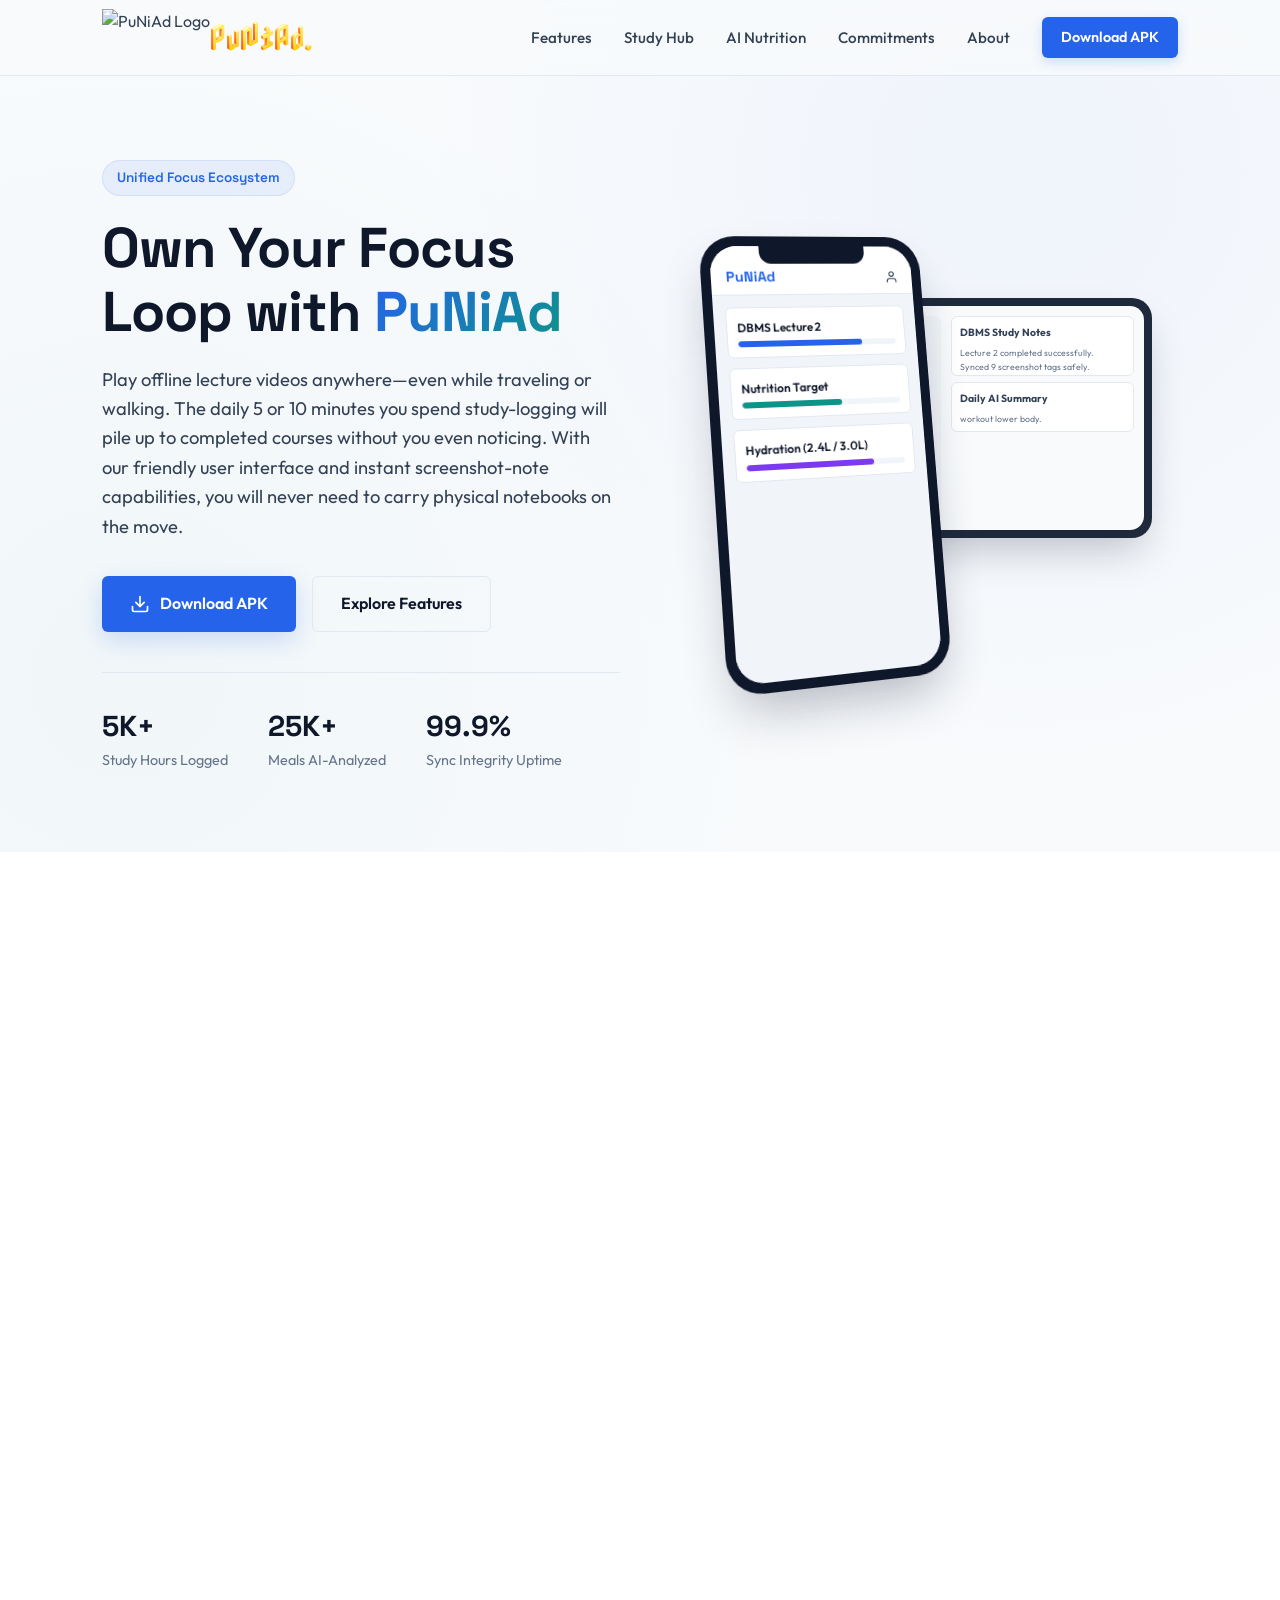
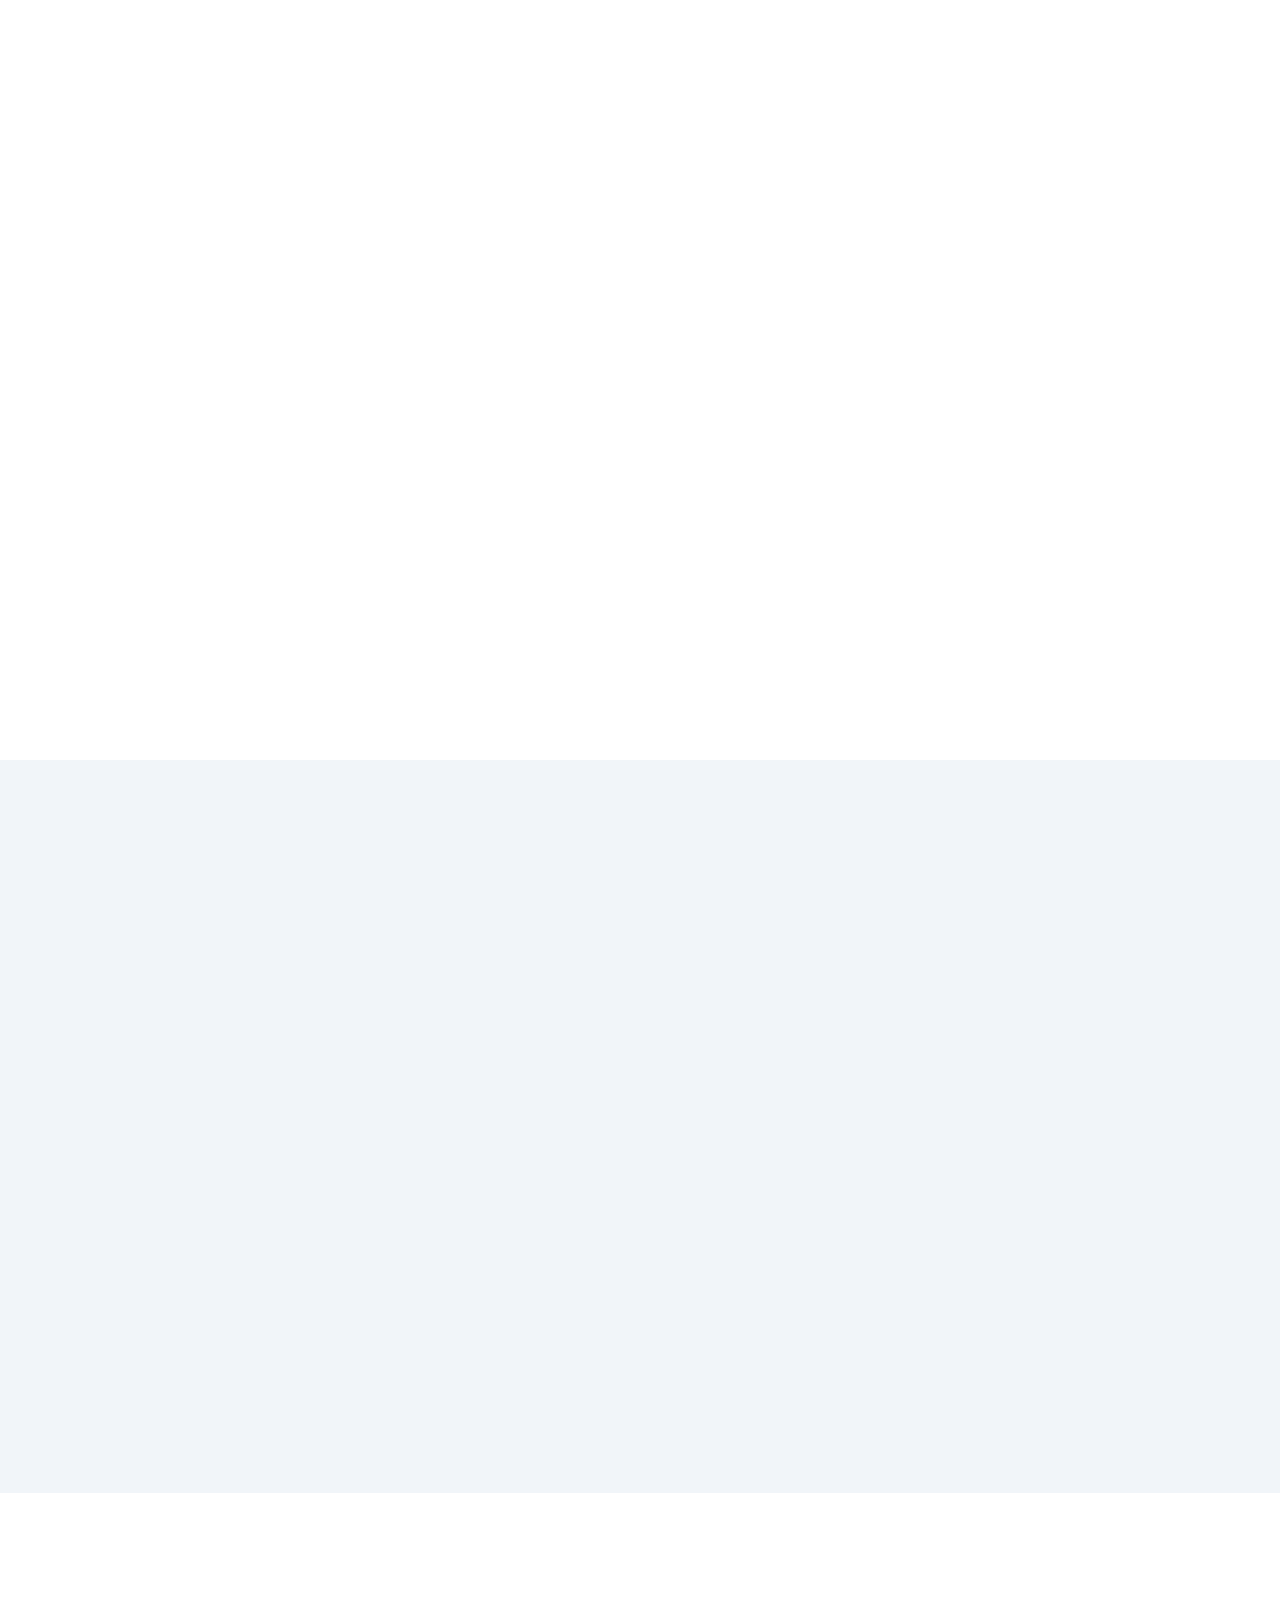
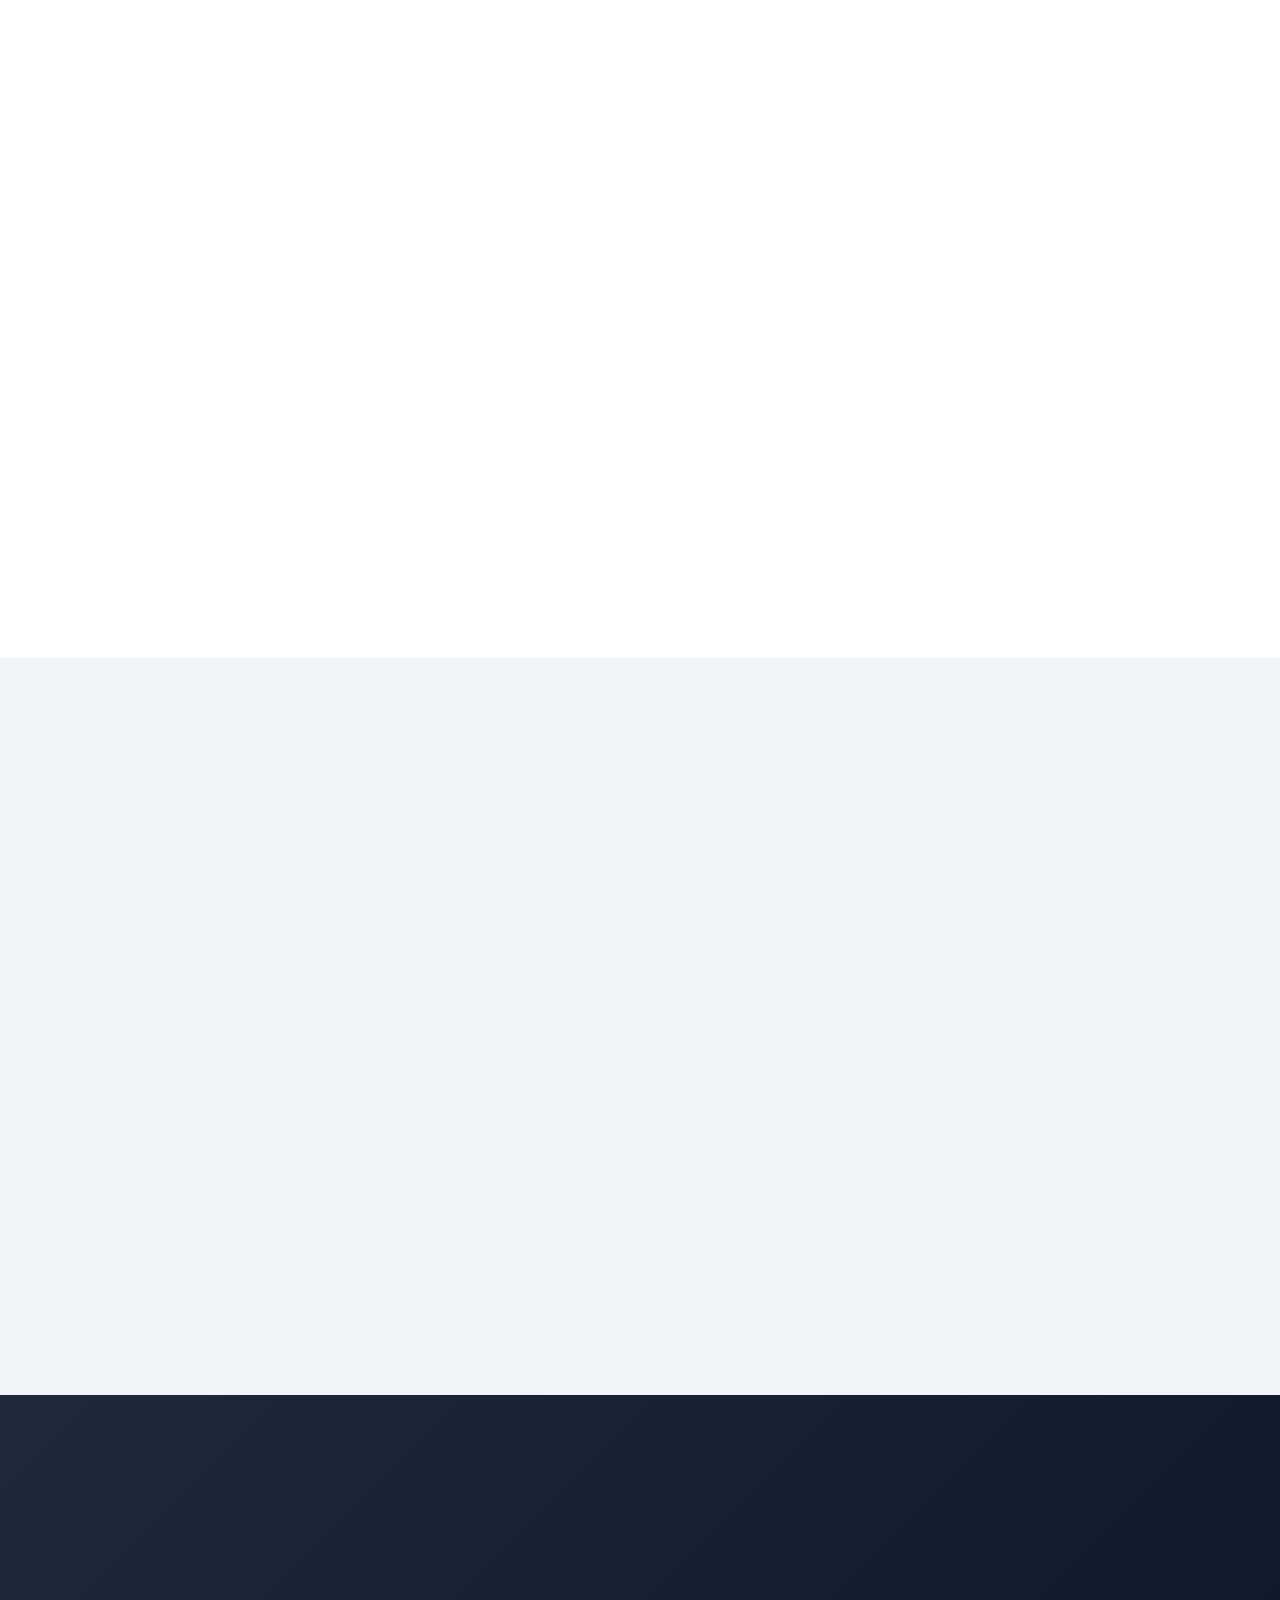
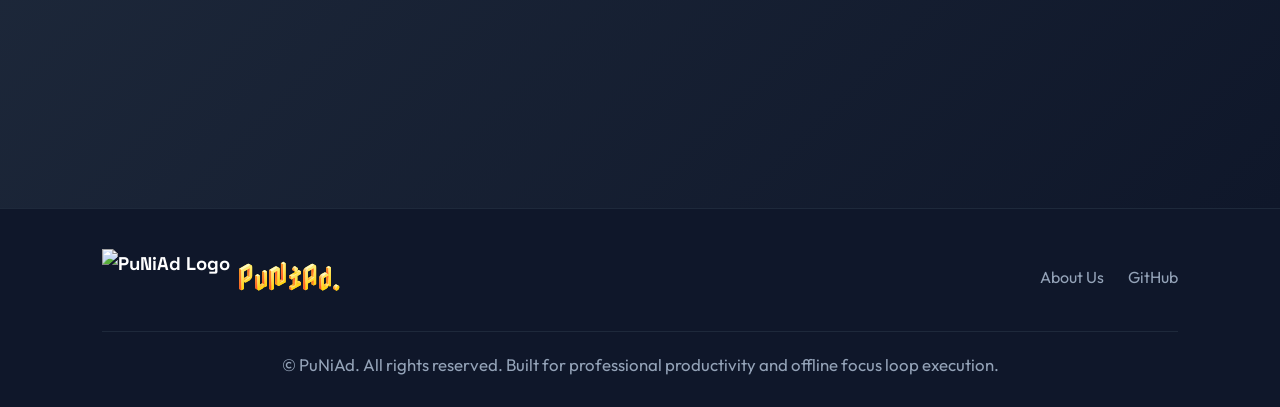
==== index.html @ 0ab60a50 "Our application" ====
<!DOCTYPE html>
<html lang="en">

<head>
    <meta charset="UTF-8">
    <meta name="viewport" content="width=device-width, initial-scale=1.0">
    <title>PuNiAd - Study Tracker, AI Nutrition & Routine Sync</title>
    <meta name="description"
        content="Watch offline lecture videos anywhere—while traveling or walking. The daily 5 or 10 minutes pile up to completed courses with no need to carry physical notes, backed by a friendly UI.">
    <link rel="preconnect" href="https://fonts.googleapis.com">
    <link rel="preconnect" href="https://fonts.gstatic.com" crossorigin>
    <link href="https://fonts.googleapis.com/css2?family=Nabla&display=swap" rel="stylesheet">
    <link rel="stylesheet" href="styles.css">
</head>

<body>

    <!-- Header & Navigation -->
    <header>
        <div class="logo-container">
            <img src="/uploads/logo.png" alt="PuNiAd Logo" class="logo-img" />
            <span class="logo-text">PuNiAd<span>.</span></span>
        </div>

        <div class="menu-toggle" id="mobileBurger">
            <span></span>
            <span></span>
            <span></span>
        </div>

        <nav>
            <ul class="nav-links">
                <li><a href="#features">Features</a></li>
                <li><a href="#study-spotlight">Study Hub</a></li>
                <li><a href="#nutrition-spotlight">AI Nutrition</a></li>
                <li><a href="#commitments-spotlight">Commitments</a></li>
                <li><a href="about.html">About</a></li>
            </ul>
            <a href="downloads/puniad-app.apk" class="header-btn download-btn-trigger" download>Download APK</a>
        </nav>
    </header>

    <!-- Hero Section -->
    <section class="hero">
        <div class="hero-content">
            <span class="hero-tag">Unified Focus Ecosystem</span>
            <h1 class="hero-title">Own Your Focus Loop with <span>PuNiAd</span></h1>
            <p class="hero-desc">Play offline lecture videos anywhere—even while traveling or walking. The daily 5 or 10
                minutes you spend study-logging will pile up to completed courses without you even noticing. With our
                friendly user interface and instant screenshot-note capabilities, you will never need to carry physical
                notebooks on the move.</p>

            <div class="hero-buttons">
                <a href="downloads/puniad-app.apk" class="btn-primary download-btn-trigger" download>
                    <svg width="20" height="20" viewBox="0 0 24 24" fill="none" stroke="currentColor" stroke-width="2"
                        stroke-linecap="round" stroke-linejoin="round">
                        <path d="M21 15v4a2 2 0 0 1-2 2H5a2 2 0 0 1-2-2v-4"></path>
                        <polyline points="7 10 12 15 17 10"></polyline>
                        <line x1="12" y1="15" x2="12" y2="3"></line>
                    </svg>
                    Download APK
                </a>
                <a href="#features" class="btn-secondary">
                    Explore Features
                </a>
            </div>

            <div class="hero-stats">
                <div class="stat-item">
                    <h4>5K+</h4>
                    <p>Study Hours Logged</p>
                </div>
                <div class="stat-item">
                    <h4>25K+</h4>
                    <p>Meals AI-Analyzed</p>
                </div>
                <div class="stat-item">
                    <h4>99.9%</h4>
                    <p>Sync Integrity Uptime</p>
                </div>
            </div>
        </div>

        <!-- Hero Graphic (3D Phone + Tablet Sync System) -->
        <div class="hero-graphic">
            <div class="mockup-container">
                <!-- 3D angled phone mockup -->
                <div class="phone-mockup">
                    <div class="phone-screen">
                        <div class="phone-notch"></div>
                        <div class="phone-app-header">
                            <span class="phone-logo">PuNiAd</span>
                            <!-- Avatar SVG replacing the dollar sign -->
                            <svg width="14" height="14" viewBox="0 0 24 24" fill="none" stroke="currentColor"
                                stroke-width="2" stroke-linecap="round" stroke-linejoin="round">
                                <path d="M20 21v-2a4 4 0 0 0-4-4H8a4 4 0 0 0-4 4v2"></path>
                                <circle cx="12" cy="7" r="4"></circle>
                            </svg>
                        </div>
                        <div class="phone-app-body">
                            <div class="phone-card">
                                <div class="phone-card-title">DBMS Lecture 2</div>
                                <div class="phone-card-bar">
                                    <div class="phone-card-progress" style="width: 78%;"></div>
                                </div>
                            </div>
                            <div class="phone-card">
                                <div class="phone-card-title">Nutrition Target</div>
                                <div class="phone-card-bar">
                                    <div class="phone-card-progress"
                                        style="width: 62%; background: var(--secondary-teal);"></div>
                                </div>
                            </div>
                            <div class="phone-card">
                                <div class="phone-card-title">Hydration (2.4L / 3.0L)</div>
                                <div class="phone-card-bar">
                                    <div class="phone-card-progress"
                                        style="width: 80%; background: var(--tertiary-purple);"></div>
                                </div>
                            </div>
                        </div>
                    </div>
                </div>

                <!-- Flat tablet mockup -->
                <div class="tablet-mockup">
                    <div class="tablet-screen">
                        <div class="tablet-app-grid">
                            <div class="tablet-sidebar">
                                <div class="tablet-sidebar-item" style="width: 80%;"></div>
                                <div class="tablet-sidebar-item" style="width: 60%;"></div>
                                <div class="tablet-sidebar-item" style="width: 70%;"></div>
                            </div>
                            <div class="tablet-main">
                                <div class="tablet-box" style="height: 60px;">
                                    <strong>DBMS Study Notes</strong>
                                    <p style="font-size: 0.55rem; color: var(--text-muted); margin-top: 4px;">Lecture 2
                                        completed successfully. Synced 9 screenshot tags safely.</p>
                                </div>
                                <div class="tablet-box" style="height: 50px;">
                                    <strong>Daily AI Summary</strong>
                                    <p style="font-size: 0.55rem; color: var(--text-muted); margin-top: 4px;">workout lower body.</p>
                                </div>
                            </div>
                        </div>
                    </div>
                </div>

                <!-- Vector sync lines (Arched over the top, running behind cards) -->
                <svg class="sync-vector-overlay" viewBox="0 0 500 500">
                    <path class="sync-line" d="M150,320 C180,120 320,60 400,120" fill="none" stroke-width="2.5" />
                    <path class="sync-line" d="M400,120 C320,60 180,120 150,320" fill="none" stroke-width="2.5"
                        style="animation-delay: -10s;" />
                </svg>
            </div>
        </div>
    </section>

    <!-- Main Features Matrix Grid -->
    <section class="features-section" id="features">
        <div class="section-header reveal">
            <span class="section-tag">Feature Matrix</span>
            <h2 class="section-title">Built with Professional Integrity</h2>
            <p class="section-desc">PuNiAd is designed to work completely offline, allowing you to track your habits
                anywhere, with smart cloud backup when you go online.</p>
        </div>

        <div class="features-grid">
            <!-- 1. Offline Video Scan -->
            <div class="feature-card reveal">
                <div class="feature-icon-container blue-icon">
                    <svg width="24" height="24" viewBox="0 0 24 24" fill="none" stroke="currentColor" stroke-width="2">
                        <rect x="2" y="2" width="20" height="20" rx="2.18" ry="2.18"></rect>
                        <line x1="7" y1="2" x2="7" y2="22"></line>
                        <line x1="17" y1="2" x2="17" y2="22"></line>
                        <line x1="2" y1="12" x2="22" y2="12"></line>
                        <line x1="2" y1="7" x2="7" y2="7"></line>
                        <line x1="2" y1="17" x2="7" y2="17"></line>
                        <line x1="17" y1="17" x2="22" y2="17"></line>
                        <line x1="17" y1="7" x2="22" y2="7"></line>
                    </svg>
                </div>
                <h3>Distraction-Free Video Player</h3>
                <p>Play study videos directly from your local files. The app automatically structures them into
                    organized subjects and chapters, allowing you to watch and track your progress completely offline.
                </p>
            </div>

            <!-- 2. Gesture Notes Editor -->
            <div class="feature-card reveal">
                <div class="feature-icon-container teal-icon">
                    <svg width="24" height="24" viewBox="0 0 24 24" fill="none" stroke="currentColor" stroke-width="2">
                        <path d="M12 20h9"></path>
                        <path d="M16.5 3.5a2.121 2.121 0 0 1 3 3L7 19l-4 1 1-4L16.5 3.5z"></path>
                    </svg>
                </div>
                <h3>Interactive Notes & Screenshots</h3>
                <p>Take structured notes during lectures. Tap a single button to instantly capture a question or answer
                    snapshot into your notes. Scroll back through your timestamped review feed with inline lecture
                    captures—no separate app or gallery needed.</p>
            </div>

            <!-- 3. AI-Powered Nutrition Center -->
            <div class="feature-card reveal">
                <div class="feature-icon-container gold-icon">
                    <!-- Fork & Knife SVG replacing the dollar sign -->
                    <svg width="24" height="24" viewBox="0 0 24 24" fill="none" stroke="currentColor" stroke-width="2"
                        stroke-linecap="round" stroke-linejoin="round">
                        <path d="M3 2v7c0 1.1.9 2 2 2h4a2 2 0 0 0 2-2V2"></path>
                        <path d="M7 2v20"></path>
                        <path d="M21 15V2v0a5 5 0 0 0-5 5v6c0 1.1.9 2 2 2h3Zm0 0v7"></path>
                    </svg>
                </div>
                <h3>Smart Meal Breakdown</h3>
                <p>Log meals easily. Gemini AI analyzes each ingredient separately—identifying macros, calorie density,
                    and portion balance automatically. A built-in offline calculator scales saved meals instantly
                    without any API call.</p>
            </div>

            <!-- 4. SCD Commitment Goals -->
            <div class="feature-card reveal">
                <div class="feature-icon-container purple-icon">
                    <svg width="24" height="24" viewBox="0 0 24 24" fill="none" stroke="currentColor" stroke-width="2">
                        <rect x="3" y="4" width="18" height="18" rx="2" ry="2"></rect>
                        <line x1="16" y1="2" x2="16" y2="6"></line>
                        <line x1="8" y1="2" x2="8" y2="6"></line>
                        <line x1="3" y1="10" x2="21" y2="10"></line>
                    </svg>
                </div>
                <h3>Adaptive Daily Goals</h3>
                <p>Set daily targets for study, hydration, and journaling. Adjust your goals at any time—your past
                    achievement history is preserved correctly so you can see your consistency grow.</p>
            </div>

            <!-- 5. Workout & Water Log -->
            <div class="feature-card reveal">
                <div class="feature-icon-container blue-icon">
                    <svg width="24" height="24" viewBox="0 0 24 24" fill="none" stroke="currentColor" stroke-width="2">
                        <path d="M18 8h1a4 4 0 0 1 0 8h-1"></path>
                        <path d="M2 8h16v9a4 4 0 0 1-4 4H6a4 4 0 0 1-4-4V8z"></path>
                        <line x1="6" y1="1" x2="6" y2="4"></line>
                        <line x1="10" y1="1" x2="10" y2="4"></line>
                        <line x1="14" y1="1" x2="14" y2="4"></line>
                    </svg>
                </div>
                <h3>Routine & Hydration Tracker</h3>
                <p>Keep a personal log of your daily workouts and water intake. Calculated parameters adapt dynamically
                    to help you reach your custom targets.</p>
            </div>

            <!-- 6. Daily Journal checklists -->
            <div class="feature-card reveal">
                <div class="feature-icon-container teal-icon">
                    <svg width="24" height="24" viewBox="0 0 24 24" fill="none" stroke="currentColor" stroke-width="2">
                        <path d="M14 2H6a2 2 0 0 0-2 2v16a2 2 0 0 0 2 2h12a2 2 0 0 0 2-2V8z"></path>
                        <polyline points="14 2 14 8 20 8"></polyline>
                        <line x1="16" y1="13" x2="8" y2="13"></line>
                        <line x1="16" y1="17" x2="8" y2="17"></line>
                        <polyline points="10 9 9 9 8 9"></polyline>
                    </svg>
                </div>
                <h3>Reflective Journal & Tasks</h3>
                <p>Reflect on your daily wins, challenges, and thoughts. Keep checklists of daily tasks to clear your
                    mind and stay focused on what matters.</p>
            </div>

            <!-- 7. AI Health Summaries -->
            <div class="feature-card reveal">
                <div class="feature-icon-container gold-icon">
                    <svg width="24" height="24" viewBox="0 0 24 24" fill="none" stroke="currentColor" stroke-width="2">
                        <path
                            d="M21 16V8a2 2 0 0 0-1-1.73l-7-4a2 2 0 0 0-2 0l-7 4A2 2 0 0 0 3 8v8a2 2 0 0 0 1 1.73l7 4a2 2 0 0 0 2 0l7-4A2 2 0 0 0 21 16z">
                        </path>
                        <polyline points="3.27 6.96 12 12.01 20.73 6.96"></polyline>
                        <line x1="12" y1="22.08" x2="12" y2="12"></line>
                    </svg>
                </div>
                <h3>Smart Daily Advice</h3>
                <p>Synthesizes your diet, hydration, and exercise into clear, personalized suggestions on your dashboard
                    to help you recover and improve daily.</p>
            </div>

            <!-- 8. Privacy-Protected Sync -->
            <div class="feature-card reveal">
                <div class="feature-icon-container purple-icon">
                    <svg width="24" height="24" viewBox="0 0 24 24" fill="none" stroke="currentColor" stroke-width="2">
                        <polyline points="23 4 23 10 17 10"></polyline>
                        <polyline points="1 20 1 14 7 14"></polyline>
                        <path d="M3.51 9a9 9 0 0 1 14.85-3.36L23 10M1 14l4.64 4.36A9 9 0 0 0 20.49 15"></path>
                    </svg>
                </div>
                <h3>Privacy-Protected Sync</h3>
                <p>Choose exactly what information is backed up to the cloud. Keeps your data synchronized in both
                    directions between all your devices with zero duplicate records.</p>
            </div>
        </div>
    </section>

    <!-- Interactive Spotlight 1 (Study Screen Notes & Pinch-to-Zoom) -->
    <section class="interactive-section" id="study-spotlight">
        <div class="mockup-grid">

            <!-- Animated CSS mockup of Study Notes -->
            <div class="study-mockup-frame reveal">
                <div class="mock-window-dots">
                    <span></span><span></span><span></span>
                </div>

                <!-- Player area -->
                <div class="study-mock-player">
                    <div class="study-mock-video">
                        <!-- <span class="local-scan-badge">
                            <svg width="10" height="10" viewBox="0 0 24 24" fill="none" stroke="currentColor" stroke-width="2.5"><rect x="3" y="3" width="18" height="18" rx="2" ry="2"></rect><circle cx="8.5" cy="8.5" r="1.5"></circle><polyline points="21 15 16 10 5 21"></polyline></svg>
                            Movies/DBMS
                        </span> -->
                        <h4>Lecture 2: Normalization Forms</h4>
                        <div class="player-pause-icon">
                            <svg width="24" height="24" viewBox="0 0 24 24" fill="none" stroke="currentColor"
                                stroke-width="3">
                                <line x1="18" y1="4" x2="18" y2="20"></line>
                                <line x1="6" y1="4" x2="6" y2="20"></line>
                            </svg>
                        </div>
                        <div class="video-progress-mock">
                            <div class="video-progress-fill"></div>
                        </div>
                    </div>
                </div>

                <!-- Badges & Capture Menu -->
                <div class="study-mock-actions">
                    <div class="mock-speed-controls">
                        <span class="mock-speed-badge">1.5x</span>
                    </div>
                    <div class="mock-capture-menu">
                        <span class="mock-cap-btn active" id="capQuestionBtn">Question</span>
                        <span class="mock-cap-btn">Answer</span>
                        <span class="mock-cap-btn">Note</span>
                    </div>
                </div>

                <!-- Text notes box -->
                <div class="study-mock-editor">
                    <div class="editor-textarea-mock">
                        <span class="typewriter-text" id="typewriterText"></span>

                        <!-- Simulated zoom block -->
                        <div class="mock-screenshot-block" id="mockScreenshotBlock">
                            <div
                                style="background-color:#cbd5e1; height: 90px; display:flex; align-items:center; justify-content:center; color:#475569; font-size:0.8rem; font-weight:600;">
                                [Lecture Slide Frame]
                            </div>
                            <div class="mock-screenshot-footer">shot_DBMS_L2_1803_question.jpg</div>
                        </div>
                    </div>
                </div>
            </div>

            <!-- Descriptive Text -->
            <div class="spotlight-text reveal">
                <span class="spotlight-tag">Offline-First Education</span>
                <h2 class="spotlight-title">Coaching-Center Study Hub directly on your Storage</h2>
                <p class="spotlight-desc">Organize your study videos inside a local folder and watch them. PuNiAd maps
                    them into structured courses completely offline, keeping your study loop distraction-free.</p>
                <ul class="spotlight-list">
                    <li><i>1</i> Auto-mapping video files into Course playlists.</li>
                    <li><i>2</i> Split screen markers (Q, A, N) to structure content logically.</li>
                    <li><i>3</i> Simple pinch gestures to zoom into lecture screens and text in the reader.</li>
                </ul>
            </div>
        </div>
    </section>

    <!-- Interactive Spotlight 2 (AI Nutrition & Portion Slider) -->
    <section class="spotlight-section" id="nutrition-spotlight">
        <div class="spotlight-row">

            <div class="spotlight-text reveal">
                <span class="spotlight-tag">AI Nutrition Tracker</span>
                <h2 class="spotlight-title">Ingredient-Level Breakdowns & Local Portion Calculators</h2>
                <p class="spotlight-desc">Log meals with multiple items easily. The app scales portion weights and
                    calculates calorie details instantly in a clean breakdown table.</p>
                <ul class="spotlight-list">
                    <li><i>✓</i> Instant local scaling for saved meals without internet connection.</li>
                    <li><i>✓</i> Detailed balance parameters: healthy fats, sugars, sodium, and fiber.</li>
                    <li><i>✓</i> Easy-to-use corrections and manual adjustments.</li>
                </ul>
            </div>

            <!-- Offline Portion Weight scaling widget -->
            <div class="calc-demo-container reveal">
                <div class="calc-title-box">
                    <h3>Portion Calorie Scaler</h3>
                    <p>Slide the weight to see instant, local offline calculation scaling</p>
                </div>

                <div class="calc-input-group">
                    <div class="calc-input-label">
                        <span>Portion Weight</span>
                        <span class="calc-weight-val" id="weightValue">250 g</span>
                    </div>
                    <input type="range" min="50" max="600" value="250" class="calc-slider" id="weightSlider">
                </div>

                <div class="calc-grid">
                    <div class="calc-metric-card calories-card">
                        <div class="calc-metric-lbl">Energy</div>
                        <div class="calc-metric-val" id="calcCalories">380</div>
                    </div>
                    <div class="calc-metric-card">
                        <div class="calc-metric-lbl">Protein</div>
                        <div class="calc-metric-val" id="calcProtein">10g</div>
                    </div>
                    <div class="calc-metric-card">
                        <div class="calc-metric-lbl">Carbs</div>
                        <div class="calc-metric-val" id="calcCarbs">58g</div>
                    </div>
                    <div class="calc-metric-card">
                        <div class="calc-metric-lbl">Fats</div>
                        <div class="calc-metric-val" id="calcFat">12g</div>
                    </div>
                    <div class="calc-metric-card">
                        <div class="calc-metric-lbl">Fiber</div>
                        <div class="calc-metric-val" id="calcFiber">4g</div>
                    </div>
                    <div class="calc-metric-card">
                        <div class="calc-metric-lbl">Sugar</div>
                        <div class="calc-metric-val" id="calcSugar">6g</div>
                    </div>
                </div>

                <p class="calc-disclaimer">*Calculated values are scaled locally. Real-time logging uses ingredient
                    reference tables for calorie estimations.</p>
            </div>
        </div>
    </section>

    <!-- Interactive Spotlight 3 (SCD Commitments Grid & Heatmap) -->
    <section class="interactive-section" id="commitments-spotlight">
        <div class="mockup-grid">

            <!-- Simulated Calendar Heatmap & Goal Drawer -->
            <div style="display:flex; flex-direction:column; gap:20px;" class="reveal">
                <!-- Heatmap grid -->
                <div class="calendar-heatmap-mock">
                    <div class="heatmap-hdr">
                        <span>June 2026</span>
                        <span style="color:var(--primary-blue); font-size:0.75rem;">Consistency Score: 92%</span>
                    </div>
                    <div class="heatmap-grid">
                        <div class="heatmap-day score-perfect">1</div>
                        <div class="heatmap-day score-perfect">2</div>
                        <div class="heatmap-day score-high">3</div>
                        <div class="heatmap-day score-perfect">4</div>
                        <div class="heatmap-day score-mid">5</div>
                        <div class="heatmap-day score-perfect">6</div>
                        <div class="heatmap-day score-perfect">7</div>
                        <div class="heatmap-day score-high">8</div>
                        <div class="heatmap-day score-perfect">9</div>
                        <div class="heatmap-day score-perfect">10</div>
                        <div class="heatmap-day score-mid">11</div>
                        <div class="heatmap-day score-perfect">12</div>
                        <div class="heatmap-day score-perfect">13</div>
                        <div class="heatmap-day score-perfect">14</div>
                        <div class="heatmap-day score-high">15</div>
                        <div class="heatmap-day score-perfect">16</div>
                        <div class="heatmap-day score-perfect">17</div>
                        <div class="heatmap-day score-perfect">18</div>
                        <div class="heatmap-day score-perfect">19</div>
                        <div class="heatmap-day score-perfect">20</div>
                        <div class="heatmap-day score-high">21</div>
                        <div class="heatmap-day score-perfect">22</div>
                        <div class="heatmap-day score-perfect" style="border: 2px solid var(--primary-blue);">23</div>
                        <div class="heatmap-day">24</div>
                        <div class="heatmap-day">25</div>
                        <div class="heatmap-day">26</div>
                        <div class="heatmap-day">27</div>
                        <div class="heatmap-day">28</div>
                    </div>
                </div>

                <!-- Goal adjustments drawer -->
                <div class="drawer-mockup">
                    <div class="drawer-header">Commitment Targets</div>
                    <div class="drawer-body">
                        <div class="drawer-stepper">
                            <div class="stepper-header">
                                <span>Lectures Target</span>
                                <span>2 / day</span>
                            </div>
                            <div class="stepper-controls">
                                <span class="stepper-btn">-</span>
                                <span class="stepper-val">2</span>
                                <span class="stepper-btn">+</span>
                            </div>
                        </div>
                        <div class="drawer-stepper">
                            <div class="stepper-header">
                                <span>Hydration Target</span>
                                <span>2000 ml</span>
                            </div>
                            <div class="stepper-controls">
                                <span class="stepper-btn">-</span>
                                <span class="stepper-val">2000 ml</span>
                                <span class="stepper-btn">+</span>
                            </div>
                        </div>
                        <button class="drawer-footer-btn" onclick="alert('Targets saved starting from today!')">Save
                            Goals</button>
                    </div>
                </div>
            </div>

            <!-- Text Description -->
            <div class="spotlight-text reveal">
                <span class="spotlight-tag">Routine Scoring</span>
                <h2 class="spotlight-title">Consistency-Preserved Habit Tracking</h2>
                <p class="spotlight-desc">Upping your goals shouldn't wipe out your progress history. PuNiAd keeps track
                    of your past achievements separately, so your historic consistency score stays accurate.</p>
                <ul class="spotlight-list">
                    <li><i>✓</i> Historical calibration values are preserved.</li>
                    <li><i>✓</i> Flexible goals (lectures, notes, calorie balance, journaling, water intake).</li>
                    <li><i>✓</i> Beautiful commitmentmaps reflecting consistent habits over weeks.</li>
                </ul>
            </div>
        </div>
    </section>

    <!-- Download APK Call to Action -->
    <section class="download-section">
        <div class="download-banner reveal">
            <h2>Accelerate Your Focus Loop Today</h2>
            <p>Get distraction-free offline lecture playing, AI-assisted Nutrition tracking, and cloud backup instantly.
                Download the Android installation pack to begin.</p>

            <a href="downloads/puniad-app.apk" class="btn-primary download-btn-trigger" download
                style="background: white; color: var(--text-navy); box-shadow: 0 10px 30px rgba(0,0,0,0.15);">
                <svg width="20" height="20" viewBox="0 0 24 24" fill="none" stroke="currentColor" stroke-width="2"
                    stroke-linecap="round" stroke-linejoin="round">
                    <path d="M21 15v4a2 2 0 0 1-2 2H5a2 2 0 0 1-2-2v-4"></path>
                    <polyline points="7 10 12 15 17 10"></polyline>
                    <line x1="12" y1="15" x2="12" y2="3"></line>
                </svg>
                Download PuNiAd APK
            </a>

            <div class="download-meta">
                
            </div>
        </div>
    </section>

    <!-- Footer -->
    <footer>
        <div class="footer-content">
            <div class="footer-logo">
                <img src="/uploads/logo.png" alt="PuNiAd Logo" class="logo-img" style="margin-right: 8px;" />
                <span class="logo-text">PuNiAd<span>.</span></span>
            </div>
            <ul class="footer-links">
                <!-- <li><a href="#features">Features</a></li>
                <li><a href="#study-spotlight">Study</a></li>
                <li><a href="#nutrition-spotlight">Nutrition</a></li>
                <li><a href="#commitments-spotlight">Commitments</a></li> -->
                <li><a href="about.html">About Us</a></li>
                <li><a href="https://github.com/AdarshHkr" target="_blank" rel="noopener noreferrer">GitHub</a></li>
            </ul>
        </div>
        <div class="footer-bottom" style="display: flex; flex-direction: column; align-items: center; gap: 8px;">
            <p>&copy; <span id="footerYear"></span> PuNiAd. All rights reserved. Built for professional productivity and
                offline focus loop execution.</p>
            <div class="footer-version-info" style="font-size: 0.8rem; opacity: 0.7; letter-spacing: 0.5px;">
                
            </div>
        </div>
    </footer>

    <!-- Version Selector Modal -->
    <div id="versionModal" class="version-modal" style="display: none;">
        <div class="version-modal-content">
            <span class="close-version-modal">&times;</span>
            <h2>Select Download Version</h2>
            <p>Choose between our stable production build or get the latest experimental features instantly.</p>
            <div class="version-options">
                <a href="#" id="downloadStableLink" class="version-card">
                    <div class="version-title">Stable Release</div>
                    <div id="modalStableVer" class="version-number">v1.1.3</div>
                    <div class="version-desc">Recommended for production consistency. Thoroughly tested,
                        offline-resilient, and highly stable.</div>
                    <div class="version-btn">Download Stable</div>
                </a>
                <a href="#" id="downloadLatestLink" class="version-card latest-card">
                    <div class="version-title">Latest Beta</div>
                    <div id="modalLatestVer" class="version-number">v1.1.3</div>
                    <div class="version-desc">Contains experimental updates and the newest AI workout/macro-nutrition
                        analytics.</div>
                    <div class="version-btn">Download Latest</div>
                </a>
            </div>
        </div>
    </div>

    <script src="script.js"></script>
</body>

</html>
---- styles.css ----
@import url('https://fonts.googleapis.com/css2?family=Outfit:wght@300;400;500;600;700&family=Space+Grotesk:wght@400;500;600;700&family=JetBrains+Mono:wght@400;500;700&display=swap');

:root {
    /* Color Tokens (Matching Mobile App Theme) */
    --primary-blue: #2563eb;
    --primary-blue-glow: rgba(37, 99, 235, 0.15);
    --primary-blue-hover: #1d4ed8;
    --secondary-teal: #0D9488;
    --secondary-teal-glow: rgba(13, 148, 136, 0.15);
    --tertiary-purple: #7c3aed;
    --nutrition-gold: #eab308;

    /* Neutral Tone Tokens (Slate Gray & White) */
    --text-navy: #0f172a;
    --text-slate: #334155;
    --text-muted: #64748b;
    --bg-slate-50: #f8fafc;
    --bg-slate-100: #f1f5f9;
    --bg-card: #ffffff;
    --border-slate: #e2e8f0;
    --border-focus: #cbd5e1;

    /* Layout Constants */
    --radius-sm: 6px;
    --radius-md: 10px;
    --radius-lg: 18px;
    --shadow-soft: 0 4px 20px -2px rgba(37, 99, 235, 0.05);
    --shadow-ambient: 0 10px 30px -4px rgba(15, 23, 42, 0.04), 0 4px 12px -2px rgba(15, 23, 42, 0.03);
    --shadow-hover: 0 20px 40px -8px rgba(15, 23, 42, 0.08), 0 4px 16px -2px rgba(15, 23, 42, 0.04);
    --transition-smooth: all 0.3s cubic-bezier(0.25, 0.8, 0.25, 1);
}

/* Base Styles */
* {
    margin: 0;
    padding: 0;
    box-sizing: border-box;
}

html {
    scroll-behavior: smooth;
}

body {
    font-family: 'Outfit', sans-serif;
    background-color: var(--bg-slate-50);
    color: var(--text-slate);
    line-height: 1.6;
    overflow-x: hidden;
}

h1,
h2,
h3,
h4,
h5,
h6 {
    font-family: 'Space Grotesk', sans-serif;
    color: var(--text-navy);
    font-weight: 700;
}

p {
    font-size: 1.05rem;
}

code,
pre {
    font-family: 'JetBrains Mono', monospace;
}

a {
    text-decoration: none;
    color: inherit;
    transition: var(--transition-smooth);
}

/* Header & Navigation */
header {
    position: fixed;
    top: 0;
    left: 0;
    width: 100%;
    height: 76px;
    background: rgba(248, 250, 252, 0.8);
    backdrop-filter: blur(12px);
    -webkit-backdrop-filter: blur(12px);
    border-bottom: 1px solid var(--border-slate);
    z-index: 1000;
    display: flex;
    justify-content: space-between;
    align-items: center;
    padding: 0 8%;
    transition: var(--transition-smooth);
}

header.scrolled {
    height: 64px;
    box-shadow: var(--shadow-soft);
}

.logo-container {
    display: flex;
    align-items: center;
    gap: 0px;
}

.logo-img {
    height: 57px;
    width: auto;
    max-width: 150px;
    object-fit: contain;
}

.logo-text {
    font-family: "Nabla", system-ui;
    font-optical-sizing: auto;
    font-weight: 400;
    font-style: normal;
    font-variation-settings:
        "EDPT" 100,
        "EHLT" 12;
    font-size: 1.7rem;
    letter-spacing: 0.5px;
}

.logo-text span {
    color: var(--primary-blue);
}

nav {
    display: flex;
    align-items: center;
    gap: 32px;
}

.nav-links {
    display: flex;
    list-style: none;
    gap: 32px;
}

.nav-links a {
    font-weight: 500;
    font-size: 0.95rem;
    color: var(--text-slate);
    position: relative;
    padding: 4px 0;
}

.nav-links a::after {
    content: '';
    position: absolute;
    bottom: 0;
    left: 0;
    width: 0;
    height: 2px;
    background-color: var(--primary-blue);
    transition: var(--transition-smooth);
}

.nav-links a:hover {
    color: var(--primary-blue);
}

.nav-links a:hover::after {
    width: 100%;
}

.header-btn {
    padding: 8px 18px;
    background-color: var(--primary-blue);
    color: white;
    font-weight: 600;
    font-size: 0.9rem;
    border-radius: var(--radius-sm);
    box-shadow: 0 4px 12px rgba(37, 99, 235, 0.2);
    border: 1px solid transparent;
}

.header-btn:hover {
    background-color: var(--primary-blue-hover);
    box-shadow: 0 6px 16px rgba(37, 99, 235, 0.3);
    transform: translateY(-1px);
}

/* Burger Menu Trigger */
.menu-toggle {
    display: none;
    flex-direction: column;
    gap: 5px;
    cursor: pointer;
}

.menu-toggle span {
    width: 24px;
    height: 2px;
    background-color: var(--text-navy);
    transition: var(--transition-smooth);
}

/* Hero Section */
.hero {
    padding: 160px 8% 80px 8%;
    background: radial-gradient(circle at 80% 20%, rgba(37, 99, 235, 0.04) 0%, transparent 50%),
        radial-gradient(circle at 10% 80%, rgba(13, 148, 136, 0.03) 0%, transparent 50%);
    display: grid;
    grid-template-columns: 1fr 1fr;
    gap: 40px;
    align-items: center;
}

.hero-content {
    max-width: 580px;
}

.hero-tag {
    display: inline-block;
    padding: 6px 14px;
    background: rgba(37, 99, 235, 0.08);
    color: var(--primary-blue);
    font-family: 'Space Grotesk', sans-serif;
    font-weight: 600;
    font-size: 0.85rem;
    border-radius: 50px;
    margin-bottom: 20px;
    border: 1px solid rgba(37, 99, 235, 0.1);
}

.hero-title {
    font-size: 3.5rem;
    line-height: 1.15;
    letter-spacing: -1px;
    margin-bottom: 20px;
}

.hero-title span {
    background: linear-gradient(135deg, var(--primary-blue) 0%, var(--secondary-teal) 100%);
    -webkit-background-clip: text;
    -webkit-text-fill-color: transparent;
}

.hero-desc {
    font-size: 1.15rem;
    color: var(--text-slate);
    margin-bottom: 35px;
}

.hero-buttons {
    display: flex;
    gap: 16px;
    flex-wrap: wrap;
    margin-bottom: 40px;
}

.btn-primary {
    padding: 14px 28px;
    background-color: var(--primary-blue);
    color: white;
    font-weight: 600;
    border-radius: var(--radius-sm);
    box-shadow: 0 8px 24px rgba(37, 99, 235, 0.2);
    display: inline-flex;
    align-items: center;
    gap: 10px;
}

.btn-primary:hover {
    background-color: var(--primary-blue-hover);
    box-shadow: 0 12px 30px rgba(37, 99, 235, 0.3);
    transform: translateY(-2px);
}

.btn-secondary {
    padding: 14px 28px;
    background-color: transparent;
    color: var(--text-navy);
    font-weight: 600;
    border-radius: var(--radius-sm);
    border: 1px solid var(--border-slate);
    display: inline-flex;
    align-items: center;
    gap: 10px;
}

.btn-secondary:hover {
    border-color: var(--text-navy);
    background-color: rgba(15, 23, 42, 0.02);
    transform: translateY(-2px);
}

.hero-stats {
    display: flex;
    gap: 40px;
    border-top: 1px solid var(--border-slate);
    padding-top: 30px;
}

.stat-item h4 {
    font-size: 1.8rem;
    color: var(--text-navy);
}

.stat-item p {
    font-size: 0.9rem;
    color: var(--text-muted);
}

/* Dual Device Sync Layout (Hero Graphic) */
.hero-graphic {
    position: relative;
    width: 100%;
    height: 480px;
    display: flex;
    justify-content: center;
    align-items: center;
}

.mockup-container {
    position: relative;
    width: 100%;
    height: 100%;
}

/* 3D-angled Phone Mockup */
.phone-mockup {
    position: absolute;
    width: 230px;
    height: 450px;
    background: #0f172a;
    border-radius: 36px;
    padding: 10px;
    box-shadow: 0 25px 50px -12px rgba(15, 23, 42, 0.3);
    left: 10%;
    bottom: 5%;
    transform: perspective(1000px) rotateY(15deg) rotateX(5deg) rotateZ(-3deg);
    transition: var(--transition-smooth);
    z-index: 2;
}

.phone-mockup:hover {
    transform: perspective(1000px) rotateY(5deg) rotateX(2deg) rotateZ(-1deg) translateY(-5px);
}

.phone-screen {
    width: 100%;
    height: 100%;
    background-color: var(--bg-slate-50);
    border-radius: 28px;
    overflow: hidden;
    position: relative;
    display: flex;
    flex-direction: column;
}

.phone-notch {
    width: 110px;
    height: 18px;
    background: #0f172a;
    position: absolute;
    top: 0;
    left: 50%;
    transform: translateX(-50%);
    border-bottom-left-radius: 12px;
    border-bottom-right-radius: 12px;
    z-index: 10;
}

.phone-app-header {
    height: 50px;
    background: white;
    border-bottom: 1px solid var(--border-slate);
    display: flex;
    align-items: center;
    padding: 15px 15px 0 15px;
    justify-content: space-between;
}

.phone-logo {
    font-family: 'Space Grotesk', sans-serif;
    font-weight: 700;
    font-size: 0.9rem;
    color: var(--primary-blue);
}

.phone-app-body {
    flex: 1;
    padding: 12px;
    display: flex;
    flex-direction: column;
    gap: 10px;
    background-color: var(--bg-slate-100);
}

.phone-card {
    background: white;
    border-radius: var(--radius-sm);
    padding: 10px;
    border: 1px solid var(--border-slate);
}

.phone-card-title {
    font-size: 0.75rem;
    color: var(--text-navy);
    font-weight: 600;
    margin-bottom: 4px;
}

.phone-card-bar {
    width: 100%;
    height: 6px;
    background: var(--bg-slate-100);
    border-radius: 10px;
    overflow: hidden;
}

.phone-card-progress {
    height: 100%;
    background: var(--primary-blue);
    border-radius: 10px;
}

/* Flat Tablet Mockup */
.tablet-mockup {
    position: absolute;
    width: 320px;
    height: 240px;
    background: #1e293b;
    border-radius: 20px;
    padding: 8px;
    box-shadow: 0 20px 40px -10px rgba(15, 23, 42, 0.25);
    right: 5%;
    top: 15%;
    z-index: 1;
    transition: var(--transition-smooth);
}

.tablet-mockup:hover {
    transform: translateY(-8px);
}

.tablet-screen {
    width: 100%;
    height: 100%;
    background-color: var(--bg-slate-50);
    border-radius: 14px;
    overflow: hidden;
    padding: 10px;
}

.tablet-app-grid {
    display: grid;
    grid-template-columns: 1fr 2fr;
    gap: 10px;
    height: 100%;
}

.tablet-sidebar {
    background: #f1f5f9;
    border-radius: 6px;
    padding: 6px;
}

.tablet-sidebar-item {
    height: 14px;
    background: #cbd5e1;
    border-radius: 3px;
    margin-bottom: 6px;
}

.tablet-main {
    display: flex;
    flex-direction: column;
    gap: 6px;
}

.tablet-box {
    background: white;
    border: 1px solid var(--border-slate);
    border-radius: 6px;
    padding: 8px;
    font-size: 0.65rem;
}

/* Vector Dotted Sync Path */
.sync-vector-overlay {
    position: absolute;
    width: 100%;
    height: 100%;
    pointer-events: none;
    z-index: 0;
}

.sync-line {
    stroke: var(--secondary-teal);
    stroke-dasharray: 6;
    animation: syncDash 20s linear infinite;
}

@keyframes syncDash {
    to {
        stroke-dashoffset: -1000;
    }
}

/* Features Grid Section */
.features-section {
    padding: 100px 8%;
    background-color: white;
    position: relative;
}

.section-header {
    text-align: center;
    max-width: 650px;
    margin: 0 auto 60px auto;
}

.section-tag {
    font-family: 'Space Grotesk', sans-serif;
    color: var(--primary-blue);
    font-weight: 600;
    font-size: 0.9rem;
    text-transform: uppercase;
    letter-spacing: 1.5px;
    margin-bottom: 12px;
    display: block;
}

.section-title {
    font-size: 2.5rem;
    letter-spacing: -0.5px;
    margin-bottom: 15px;
}

.section-desc {
    font-size: 1.05rem;
    color: var(--text-muted);
}

.features-grid {
    display: grid;
    grid-template-columns: repeat(auto-fit, minmax(280px, 1fr));
    gap: 30px;
}

.feature-card {
    background: var(--bg-slate-50);
    border: 1px solid var(--border-slate);
    padding: 35px 25px;
    border-radius: var(--radius-md);
    transition: var(--transition-smooth);
    position: relative;
    overflow: hidden;
}

.feature-card::before {
    content: '';
    position: absolute;
    top: 0;
    left: 0;
    width: 100%;
    height: 3px;
    background-color: transparent;
    transition: var(--transition-smooth);
}

.feature-card:hover {
    background: white;
    transform: translateY(-8px);
    box-shadow: var(--shadow-hover);
    border-color: transparent;
}

.feature-card:hover::before {
    background-color: var(--primary-blue);
}

.feature-icon-container {
    width: 52px;
    height: 52px;
    border-radius: var(--radius-sm);
    display: flex;
    align-items: center;
    justify-content: center;
    margin-bottom: 25px;
}

.blue-icon {
    background: rgba(37, 99, 235, 0.08);
    color: var(--primary-blue);
}

.teal-icon {
    background: rgba(13, 148, 136, 0.08);
    color: var(--secondary-teal);
}

.purple-icon {
    background: rgba(124, 58, 237, 0.08);
    color: var(--tertiary-purple);
}

.gold-icon {
    background: rgba(234, 179, 8, 0.08);
    color: var(--nutrition-gold);
}

.feature-card h3 {
    font-size: 1.35rem;
    margin-bottom: 12px;
}

.feature-card p {
    font-size: 0.95rem;
    color: var(--text-muted);
}

/* Interactive Demos / Mockups Layout */
.interactive-section {
    padding: 100px 8%;
    background-color: var(--bg-slate-100);
}

.mockup-grid {
    display: grid;
    grid-template-columns: 1.1fr 0.9fr;
    gap: 50px;
    align-items: center;
}

/* CSS Animated Study Mockup */
.study-mockup-frame {
    background: white;
    border: 1px solid var(--border-slate);
    border-radius: var(--radius-lg);
    box-shadow: var(--shadow-ambient);
    padding: 16px;
    position: relative;
    width: 100%;
    max-width: 620px;
}

.mock-window-dots {
    display: flex;
    gap: 6px;
    margin-bottom: 12px;
}

.mock-window-dots span {
    width: 10px;
    height: 10px;
    border-radius: 50%;
    background: #cbd5e1;
}

.study-mock-player {
    width: 100%;
    height: 240px;
    background: #0f172a;
    border-radius: var(--radius-md);
    position: relative;
    overflow: hidden;
}

.study-mock-video {
    width: 100%;
    height: 100%;
    display: flex;
    flex-direction: column;
    justify-content: center;
    align-items: center;
    color: white;
    background: radial-gradient(circle, #1e293b 0%, #0f172a 100%);
    position: relative;
}

.study-mock-video h4 {
    color: white;
    font-size: 1.1rem;
    margin-bottom: 8px;
    font-weight: 500;
}

.video-progress-mock {
    position: absolute;
    bottom: 0;
    left: 0;
    width: 100%;
    height: 4px;
    background: rgba(255, 255, 255, 0.2);
}

.video-progress-fill {
    height: 100%;
    background: var(--primary-blue);
    width: 45%;
    animation: videoProgressRun 10s infinite linear;
}

@keyframes videoProgressRun {
    0% {
        width: 45%;
    }

    50% {
        width: 75%;
    }

    51% {
        width: 75%;
    }

    80% {
        width: 75%;
    }

    100% {
        width: 100%;
    }
}

.player-pause-icon {
    opacity: 0;
    position: absolute;
    top: 50%;
    left: 50%;
    transform: translate(-50%, -50%);
    background: rgba(15, 23, 42, 0.6);
    width: 52px;
    height: 52px;
    border-radius: 50%;
    display: flex;
    align-items: center;
    justify-content: center;
    color: white;
    animation: playerPauseFade 10s infinite linear;
}

@keyframes playerPauseFade {

    0%,
    48% {
        opacity: 0;
    }

    50%,
    78% {
        opacity: 1;
    }

    80%,
    100% {
        opacity: 0;
    }
}

/* Video Player Local scanning indicator badge */
.local-scan-badge {
    position: absolute;
    top: 12px;
    right: 12px;
    background: rgba(13, 148, 136, 0.85);
    backdrop-filter: blur(4px);
    color: white;
    padding: 4px 8px;
    border-radius: 4px;
    font-size: 0.65rem;
    font-family: 'Space Grotesk', sans-serif;
    font-weight: 500;
    display: flex;
    align-items: center;
    gap: 4px;
}

.study-mock-actions {
    display: flex;
    justify-content: space-between;
    align-items: center;
    margin: 12px 0;
}

.mock-speed-controls {
    display: flex;
    gap: 8px;
}

.mock-speed-badge {
    font-size: 0.75rem;
    background: var(--bg-slate-100);
    padding: 4px 8px;
    border-radius: var(--radius-sm);
    font-weight: 600;
}

.mock-capture-menu {
    display: flex;
    gap: 6px;
}

.mock-cap-btn {
    font-size: 0.75rem;
    font-weight: 600;
    padding: 6px 12px;
    border-radius: var(--radius-sm);
    border: 1px solid var(--border-slate);
    background: white;
    cursor: pointer;
}

.mock-cap-btn.active {
    background: var(--primary-blue);
    color: white;
    border-color: var(--primary-blue);
    animation: buttonPressAnim 10s infinite step-end;
}

@keyframes buttonPressAnim {

    0%,
    49% {
        background: white;
        color: var(--text-navy);
        border-color: var(--border-slate);
    }

    50%,
    75% {
        background: var(--primary-blue);
        color: white;
        border-color: var(--primary-blue);
    }

    76%,
    100% {
        background: white;
        color: var(--text-navy);
        border-color: var(--border-slate);
    }
}

.study-mock-editor {
    border: 1px solid var(--border-slate);
    border-radius: var(--radius-sm);
    background: var(--bg-slate-50);
    padding: 12px;
    height: 180px;
    display: flex;
    flex-direction: column;
    justify-content: space-between;
}

.editor-textarea-mock {
    font-family: 'Outfit', sans-serif;
    font-size: 0.85rem;
    white-space: pre-line;
}

.typewriter-text {
    display: inline-block;
    color: var(--text-navy);
}

.typewriter-text::after {
    content: '|';
    animation: cursorBlink 0.8s infinite;
}

@keyframes cursorBlink {

    0%,
    100% {
        opacity: 0;
    }

    50% {
        opacity: 1;
    }
}

/* Inline screenshot scale animation representing pinch-to-zoom */
.mock-screenshot-block {
    display: none;
    margin-top: 10px;
    width: 220px;
    border-radius: var(--radius-sm);
    border: 1px solid var(--border-slate);
    overflow: hidden;
    background: white;
    animation: mockScreenshotScale 10s infinite ease-in-out;
}

@keyframes mockScreenshotScale {

    0%,
    55% {
        display: none;
        transform: scale(1);
        opacity: 0;
        height: 0;
    }

    58% {
        display: block;
        transform: scale(1);
        opacity: 1;
        height: auto;
    }

    70%,
    90% {
        display: block;
        transform: scale(1.35) translate(20px, 5px);
        opacity: 1;
        height: auto;
        box-shadow: var(--shadow-ambient);
    }

    95%,
    100% {
        display: none;
        transform: scale(1);
        opacity: 0;
        height: 0;
    }
}

.mock-screenshot-block img {
    width: 100%;
    height: 90px;
    object-fit: cover;
}

.mock-screenshot-footer {
    padding: 4px 8px;
    font-size: 0.65rem;
    background: var(--bg-slate-100);
    color: var(--text-muted);
}

/* Calculator Demo Styles */
.calc-demo-container {
    background: white;
    border: 1px solid var(--border-slate);
    border-radius: var(--radius-lg);
    box-shadow: var(--shadow-ambient);
    padding: 30px;
    width: 100%;
}

.calc-title-box {
    margin-bottom: 25px;
}

.calc-title-box h3 {
    font-size: 1.4rem;
    margin-bottom: 4px;
}

.calc-title-box p {
    font-size: 0.85rem;
    color: var(--text-muted);
}

.calc-input-group {
    margin-bottom: 25px;
}

.calc-input-label {
    display: flex;
    justify-content: space-between;
    font-weight: 600;
    font-size: 0.95rem;
    margin-bottom: 8px;
    color: var(--text-navy);
}

.calc-weight-val {
    color: var(--primary-blue);
    font-family: 'Space Grotesk', sans-serif;
}

.calc-slider {
    -webkit-appearance: none;
    appearance: none;
    width: 100%;
    height: 6px;
    border-radius: 5px;
    background: var(--bg-slate-100);
    outline: none;
}

.calc-slider::-webkit-slider-thumb {
    -webkit-appearance: none;
    appearance: none;
    width: 20px;
    height: 20px;
    border-radius: 50%;
    background: var(--primary-blue);
    cursor: pointer;
    box-shadow: 0 2px 6px rgba(37, 99, 235, 0.4);
    transition: var(--transition-smooth);
}

.calc-slider::-webkit-slider-thumb:hover {
    transform: scale(1.15);
}

.calc-grid {
    display: grid;
    grid-template-columns: repeat(3, 1fr);
    gap: 12px;
    margin-bottom: 20px;
}

.calc-metric-card {
    background: var(--bg-slate-50);
    border: 1px solid var(--border-slate);
    border-radius: var(--radius-sm);
    padding: 12px;
    text-align: center;
}

.calc-metric-lbl {
    font-size: 0.75rem;
    color: var(--text-muted);
    font-weight: 500;
    margin-bottom: 4px;
}

.calc-metric-val {
    font-size: 1.15rem;
    font-family: 'Space Grotesk', sans-serif;
    color: var(--text-navy);
    font-weight: 600;
}

.calc-metric-card.calories-card {
    grid-column: span 3;
    background: rgba(37, 99, 235, 0.04);
    border-color: rgba(37, 99, 235, 0.1);
}

.calc-metric-card.calories-card .calc-metric-val {
    color: var(--primary-blue);
    font-size: 1.6rem;
}

.calc-disclaimer {
    font-size: 0.7rem;
    color: var(--text-muted);
    line-height: 1.3;
    text-align: center;
    border-top: 1px dashed var(--border-slate);
    padding-top: 12px;
}

/* Feature Spotlight Sections */
.spotlight-section {
    padding: 100px 8%;
    background-color: white;
}

.spotlight-row {
    display: grid;
    grid-template-columns: 1fr 1fr;
    gap: 60px;
    align-items: center;
    margin-bottom: 120px;
}

.spotlight-row:last-child {
    margin-bottom: 0;
}

.spotlight-row.reverse {
    direction: rtl;
}

.spotlight-row.reverse .spotlight-text {
    direction: ltr;
}

.spotlight-image-container {
    background: var(--bg-slate-100);
    border-radius: var(--radius-lg);
    padding: 25px;
    border: 1px solid var(--border-slate);
    display: flex;
    justify-content: center;
    align-items: center;
    min-height: 380px;
}

/* CSS simulated side goal drawer */
.drawer-mockup {
    background: white;
    width: 290px;
    border-radius: var(--radius-md);
    border: 1px solid var(--border-slate);
    box-shadow: var(--shadow-ambient);
    overflow: hidden;
}

.drawer-header {
    background: var(--text-navy);
    color: white;
    padding: 15px;
    font-family: 'Space Grotesk', sans-serif;
    font-size: 0.95rem;
    font-weight: 600;
}

.drawer-body {
    padding: 15px;
    display: flex;
    flex-direction: column;
    gap: 15px;
}

.drawer-stepper {
    display: flex;
    flex-direction: column;
    gap: 6px;
}

.stepper-header {
    display: flex;
    justify-content: space-between;
    font-size: 0.8rem;
    font-weight: 600;
    color: var(--text-navy);
}

.stepper-controls {
    display: flex;
    align-items: center;
    border: 1px solid var(--border-slate);
    border-radius: var(--radius-sm);
    overflow: hidden;
}

.stepper-btn {
    width: 32px;
    height: 32px;
    display: flex;
    align-items: center;
    justify-content: center;
    background: var(--bg-slate-100);
    font-weight: bold;
    cursor: pointer;
    font-size: 0.95rem;
}

.stepper-val {
    flex: 1;
    text-align: center;
    font-size: 0.85rem;
    font-weight: 600;
    font-family: 'Space Grotesk', sans-serif;
}

.drawer-footer-btn {
    width: 100%;
    padding: 10px;
    background: var(--primary-blue);
    color: white;
    text-align: center;
    font-size: 0.85rem;
    font-weight: 600;
    border-radius: var(--radius-sm);
    margin-top: 10px;
}

.spotlight-tag {
    font-family: 'Space Grotesk', sans-serif;
    font-size: 0.8rem;
    font-weight: 600;
    padding: 4px 10px;
    background: rgba(37, 99, 235, 0.08);
    color: var(--primary-blue);
    border-radius: 4px;
    display: inline-block;
    margin-bottom: 12px;
}

.spotlight-row:nth-child(2) .spotlight-tag {
    background: rgba(13, 148, 136, 0.08);
    color: var(--secondary-teal);
}

.spotlight-row:nth-child(3) .spotlight-tag {
    background: rgba(124, 58, 237, 0.08);
    color: var(--tertiary-purple);
}

.spotlight-title {
    font-size: 2.2rem;
    line-height: 1.2;
    margin-bottom: 20px;
    letter-spacing: -0.5px;
}

.spotlight-desc {
    color: var(--text-slate);
    margin-bottom: 30px;
}

.spotlight-list {
    list-style: none;
    display: flex;
    flex-direction: column;
    gap: 15px;
}

.spotlight-list li {
    display: flex;
    align-items: flex-start;
    gap: 12px;
    font-size: 0.95rem;
}

.spotlight-list li i {
    width: 20px;
    height: 20px;
    border-radius: 50%;
    background: rgba(37, 99, 235, 0.08);
    color: var(--primary-blue);
    display: flex;
    align-items: center;
    justify-content: center;
    font-size: 0.65rem;
    margin-top: 2px;
    font-weight: bold;
    font-style: normal;
}

.spotlight-row:nth-child(2) .spotlight-list li i {
    background: rgba(13, 148, 136, 0.08);
    color: var(--secondary-teal);
}

.spotlight-row:nth-child(3) .spotlight-list li i {
    background: rgba(124, 58, 237, 0.08);
    color: var(--tertiary-purple);
}

/* CSS Simulated Calendar SCD Heatmap */
.calendar-heatmap-mock {
    display: flex;
    flex-direction: column;
    gap: 10px;
    background: white;
    padding: 20px;
    border-radius: var(--radius-md);
    border: 1px solid var(--border-slate);
    box-shadow: var(--shadow-ambient);
    width: 320px;
}

.heatmap-hdr {
    display: flex;
    justify-content: space-between;
    align-items: center;
    font-size: 0.85rem;
    font-weight: 600;
}

.heatmap-grid {
    display: grid;
    grid-template-columns: repeat(7, 1fr);
    gap: 6px;
}

.heatmap-day {
    aspect-ratio: 1;
    background: var(--bg-slate-100);
    border-radius: 4px;
    display: flex;
    align-items: center;
    justify-content: center;
    font-size: 0.7rem;
    font-weight: 500;
    cursor: pointer;
}

.heatmap-day.score-perfect {
    background-color: #14b8a6;
    color: white;
}

.heatmap-day.score-high {
    background-color: #5eead4;
    color: var(--text-navy);
}

.heatmap-day.score-mid {
    background-color: #ccfbf1;
    color: var(--text-navy);
}

/* Download Banner Section */
.download-section {
    padding: 80px 8%;
    background: linear-gradient(135deg, #1e293b 0%, #0f172a 100%);
    color: white;
    text-align: center;
}

.download-banner {
    max-width: 800px;
    margin: 0 auto;
}

.download-banner h2 {
    color: white;
    font-size: 2.6rem;
    margin-bottom: 15px;
    letter-spacing: -1px;
}

.download-banner p {
    color: #cbd5e1;
    max-width: 580px;
    margin: 0 auto 35px auto;
}

.download-meta {
    display: flex;
    justify-content: center;
    gap: 30px;
    margin-top: 30px;
    font-size: 0.85rem;
    color: #94a3b8;
}

.download-meta span strong {
    color: white;
}

/* Footer styling */
footer {
    background-color: #0f172a;
    border-top: 1px solid #1e293b;
    padding: 40px 8% 20px 8%;
    color: #94a3b8;
}

.footer-content {
    display: flex;
    justify-content: space-between;
    align-items: center;
    flex-wrap: wrap;
    gap: 20px;
    margin-bottom: 25px;
}

.footer-logo {
    display: flex;
    align-items: center;
    gap: 0px;
    font-family: 'Space Grotesk', sans-serif;
    font-size: 1.15rem;
    font-weight: 700;
    color: white;
}

.footer-logo span {
    color: var(--primary-blue);
}

.footer-links {
    display: flex;
    list-style: none;
    gap: 24px;
}

.footer-links a:hover {
    color: white;
}

.footer-bottom {
    border-top: 1px solid #1e293b;
    padding-top: 20px;
    text-align: center;
    font-size: 0.8rem;
}

/* Scroll reveal trigger styles */
.reveal {
    opacity: 0;
    transform: translateY(30px);
    transition: opacity 0.8s ease, transform 0.8s ease;
}

.reveal.active {
    opacity: 1;
    transform: translateY(0);
}

/* Responsive Media Queries */
@media (max-width: 968px) {
    header {
        padding: 0 5%;
    }

    .hero {
        grid-template-columns: 1fr;
        padding-top: 120px;
        text-align: center;
    }

    .hero-content {
        margin: 0 auto;
    }

    .hero-buttons {
        justify-content: center;
    }

    .hero-stats {
        justify-content: center;
    }

    .hero-graphic {
        height: 380px;
        margin-top: 30px;
    }

    .phone-mockup {
        width: 190px;
        height: 380px;
        left: 15%;
    }

    .tablet-mockup {
        width: 260px;
        height: 190px;
        right: 10%;
    }

    .mockup-grid {
        grid-template-columns: 1fr;
        gap: 40px;
    }

    .calc-demo-container,
    .study-mockup-frame {
        max-width: 100%;
    }

    .spotlight-row {
        grid-template-columns: 1fr;
        gap: 40px;
        margin-bottom: 80px;
    }

    .spotlight-row.reverse {
        direction: ltr;
    }

    .spotlight-image-container {
        min-height: 320px;
    }
}

@media (max-width: 768px) {
    .menu-toggle {
        display: flex;
        z-index: 1100;
    }

    nav {
        position: fixed;
        top: 0;
        right: -100%;
        width: 70%;
        height: 100vh;
        background: white;
        box-shadow: -10px 0 30px rgba(0, 0, 0, 0.1);
        display: flex;
        flex-direction: column;
        justify-content: center;
        align-items: center;
        gap: 40px;
        transition: var(--transition-smooth);
        z-index: 1050;
    }

    nav.active {
        right: 0;
    }

    .nav-links {
        flex-direction: column;
        align-items: center;
        gap: 30px;
    }

    .nav-links a {
        font-size: 1.15rem;
    }

    header.scrolled {
        height: 76px;
    }

    .hero-title {
        font-size: 2.6rem;
    }

    .hero-desc {
        font-size: 1rem;
    }

    .hero-stats {
        gap: 20px;
    }

    .stat-item h4 {
        font-size: 1.5rem;
    }
}

/* Version Selector Modal Styling */
.version-modal {
    position: fixed;
    z-index: 10000;
    left: 0;
    top: 0;
    width: 100%;
    height: 100%;
    overflow: auto;
    background-color: rgba(15, 23, 42, 0.7);
    backdrop-filter: blur(8px);
    display: flex;
    justify-content: center;
    align-items: center;
    padding: 20px;
}

.version-modal-content {
    background: #ffffff;
    border-radius: 20px;
    max-width: 650px;
    width: 100%;
    padding: 40px;
    box-shadow: 0 25px 50px -12px rgba(0, 0, 0, 0.25);
    position: relative;
    animation: modalSlideIn 0.3s cubic-bezier(0.16, 1, 0.3, 1);
    border: 1px solid rgba(226, 232, 240, 0.8);
}

.version-modal-content h2 {
    font-family: 'Space Grotesk', sans-serif;
    font-size: 1.8rem;
    font-weight: 700;
    color: #0f172a;
    margin-top: 0;
    margin-bottom: 12px;
}

.version-modal-content p {
    font-family: 'Outfit', sans-serif;
    font-size: 1rem;
    color: #64748b;
    line-height: 1.6;
    margin-bottom: 30px;
}

.version-options {
    display: flex;
    gap: 20px;
    flex-wrap: wrap;
}

.version-card {
    flex: 1;
    min-width: 260px;
    border: 2px solid #e2e8f0;
    border-radius: 14px;
    padding: 24px;
    text-decoration: none;
    color: inherit;
    transition: all 0.25s ease;
    display: flex;
    flex-direction: column;
    background: #f8fafc;
    cursor: pointer;
}

.version-card:hover {
    border-color: var(--primary-blue);
    transform: translateY(-4px);
    background: #ffffff;
    box-shadow: 0 12px 24px -10px rgba(79, 70, 229, 0.15);
}

.version-card.latest-card:hover {
    border-color: #10b981;
    box-shadow: 0 12px 24px -10px rgba(16, 185, 129, 0.15);
}

.version-title {
    font-family: 'Space Grotesk', sans-serif;
    font-weight: 700;
    font-size: 1.15rem;
    color: #0f172a;
    margin-bottom: 6px;
}

.version-number {
    font-family: 'Outfit', sans-serif;
    font-size: 1.7rem;
    font-weight: 800;
    color: var(--primary-blue);
    margin-bottom: 12px;
}

.latest-card .version-number {
    color: #10b981;
}

.version-desc {
    font-family: 'Outfit', sans-serif;
    font-size: 0.9rem;
    color: #64748b;
    line-height: 1.5;
    margin-bottom: 24px;
    flex-grow: 1;
}

.version-btn {
    text-align: center;
    padding: 12px;
    background: var(--primary-blue);
    color: #ffffff;
    border-radius: 8px;
    font-family: 'Outfit', sans-serif;
    font-weight: 600;
    font-size: 0.95rem;
    transition: all 0.2s;
}

.version-card:hover .version-btn {
    box-shadow: 0 4px 12px rgba(79, 70, 229, 0.2);
}

.latest-card .version-btn {
    background: #10b981;
}

.latest-card:hover .version-btn {
    box-shadow: 0 4px 12px rgba(16, 185, 129, 0.2);
}

.close-version-modal {
    position: absolute;
    right: 24px;
    top: 20px;
    font-size: 32px;
    font-weight: 400;
    color: #94a3b8;
    cursor: pointer;
    transition: color 0.2s;
    line-height: 1;
}

.close-version-modal:hover {
    color: #0f172a;
}

@keyframes modalSlideIn {
    from {
        transform: translateY(-20px);
        opacity: 0;
    }
    to {
        transform: translateY(0);
        opacity: 1;
    }
}

@media (max-width: 600px) {
    .version-options {
        flex-direction: column;
    }
    .version-modal-content {
        padding: 30px 20px;
    }
}
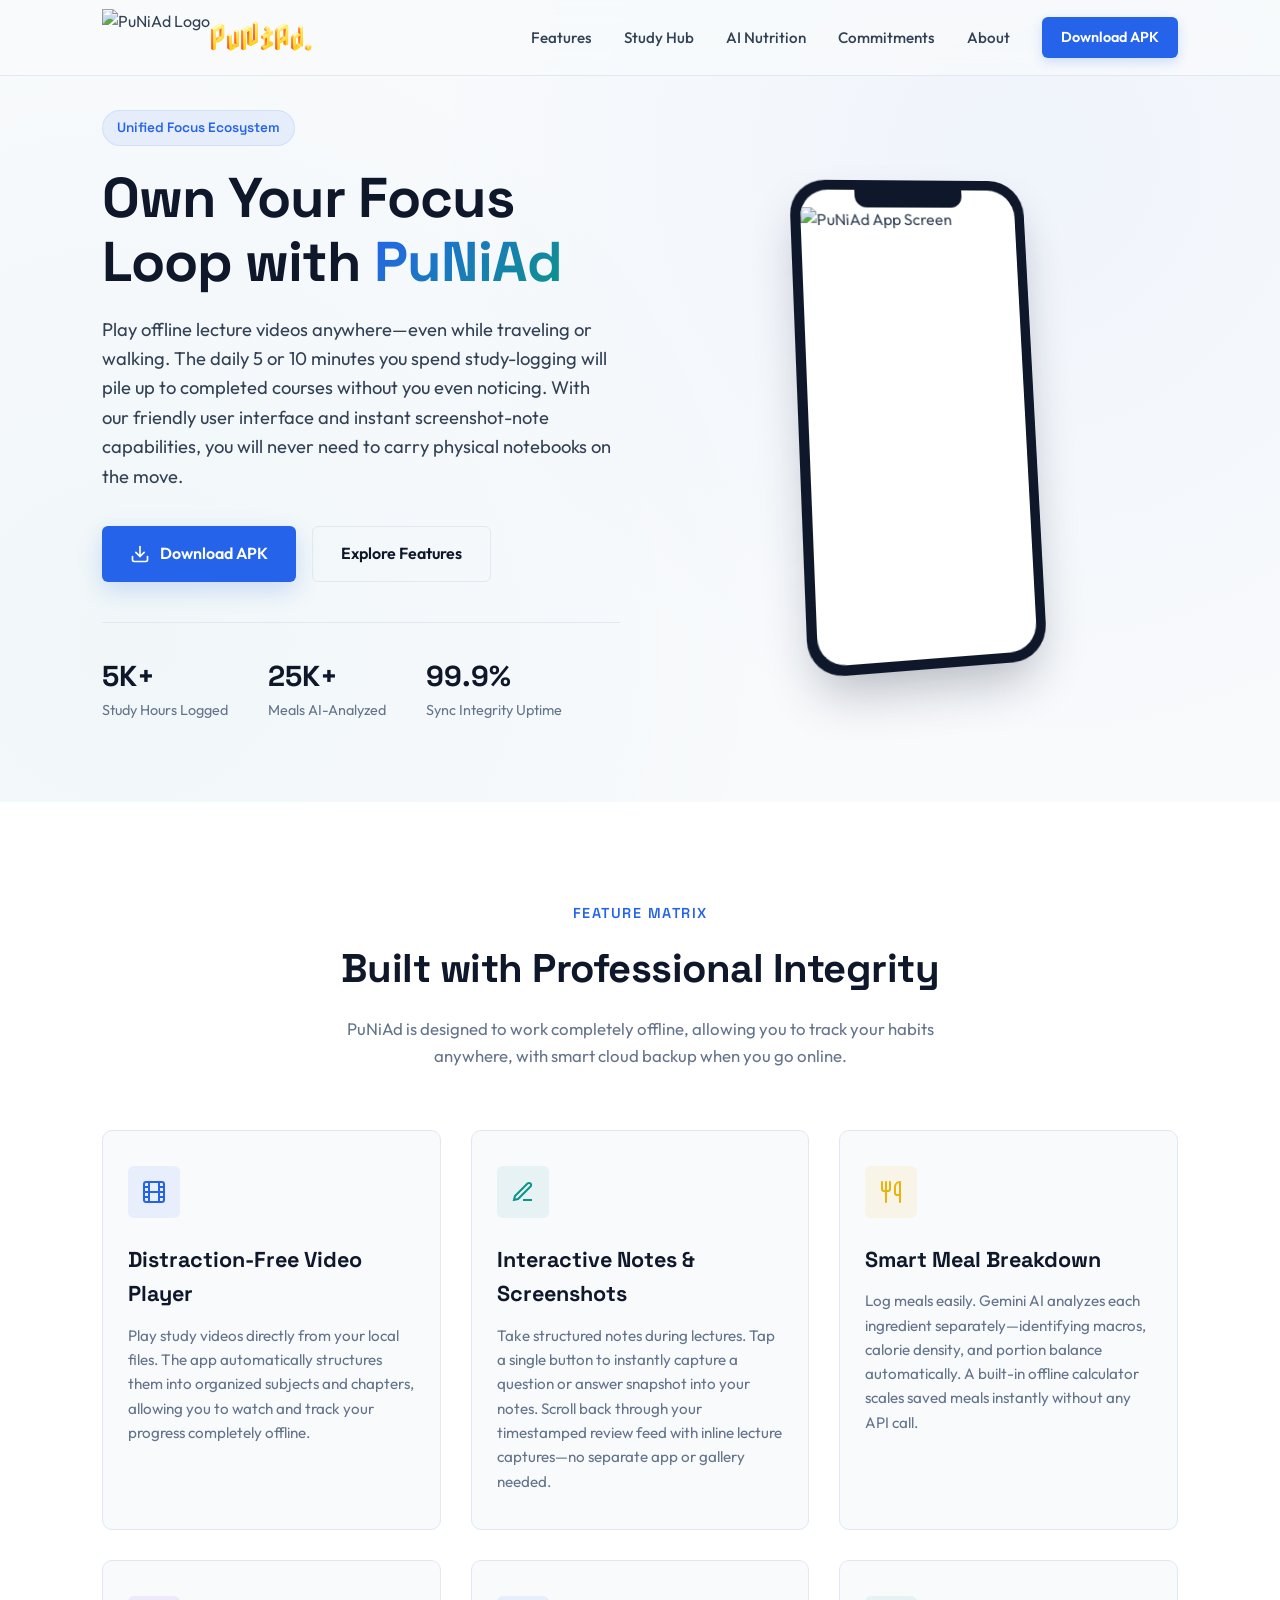
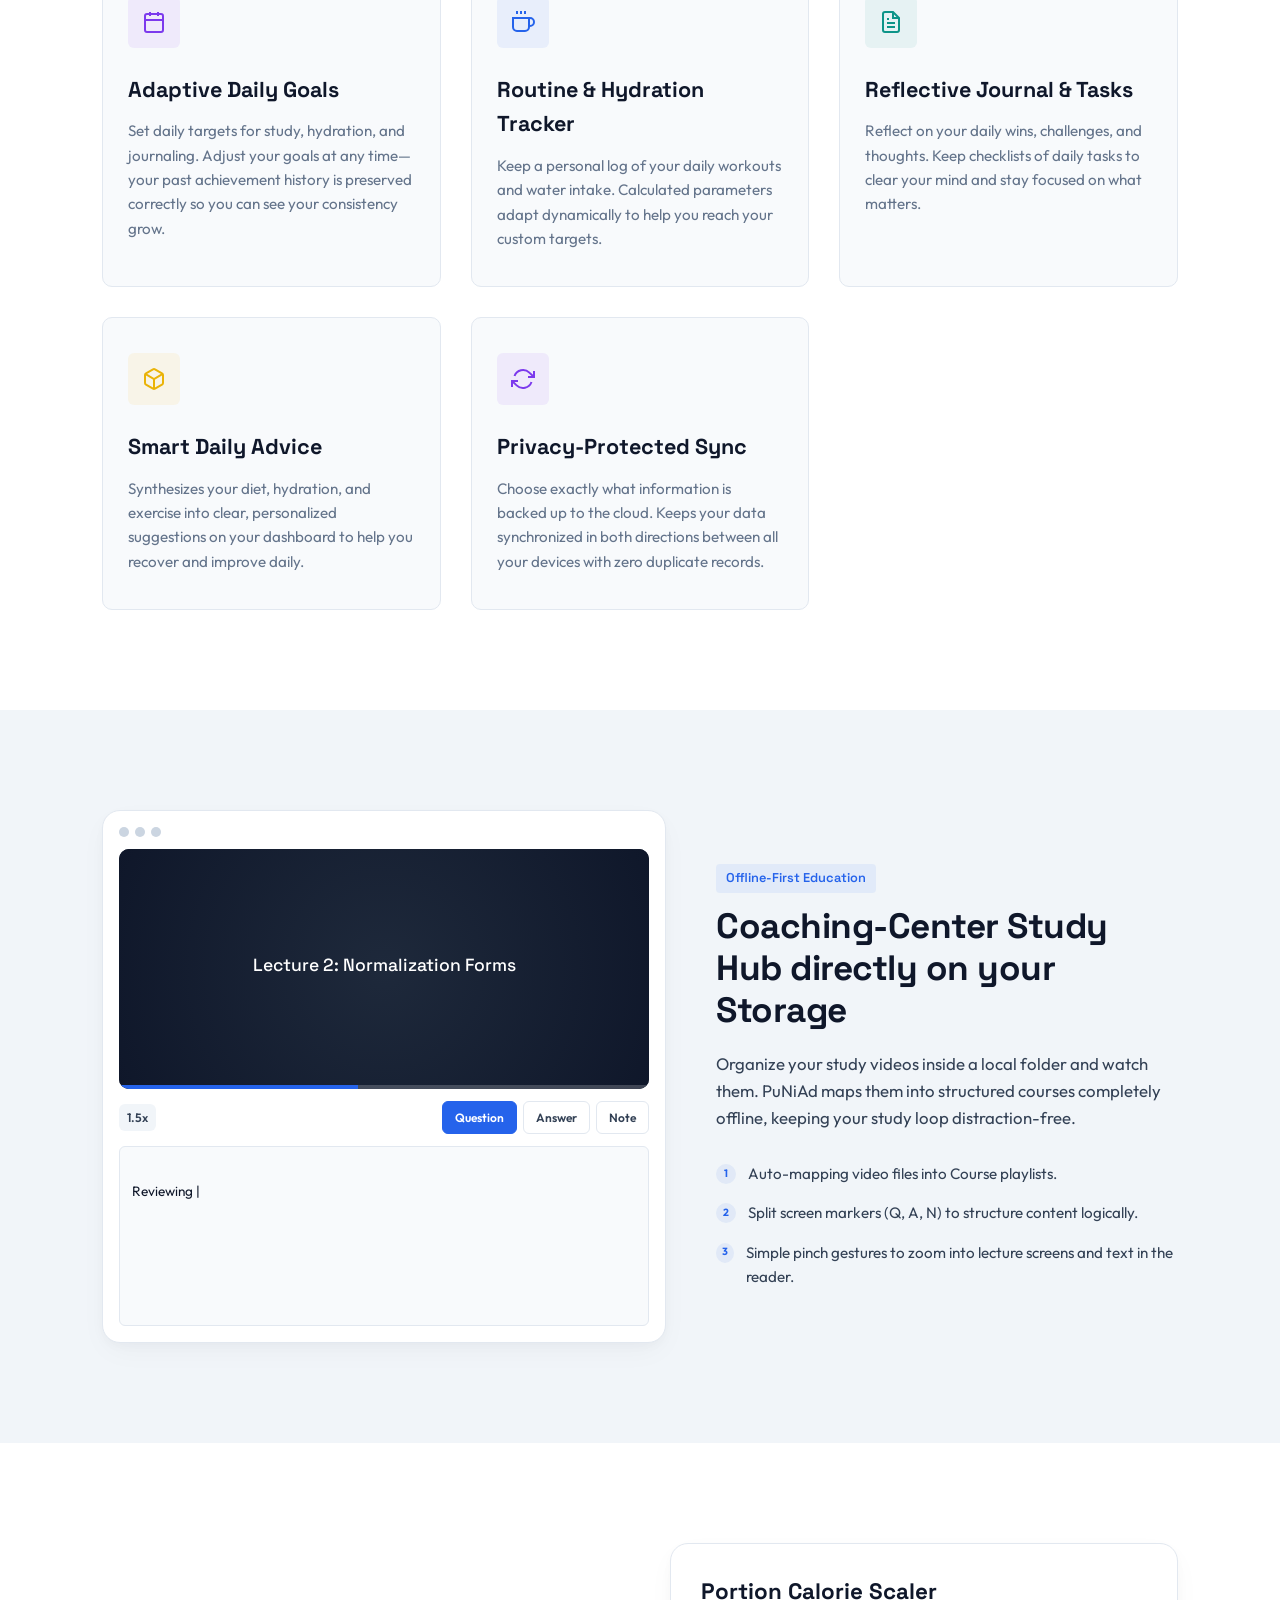
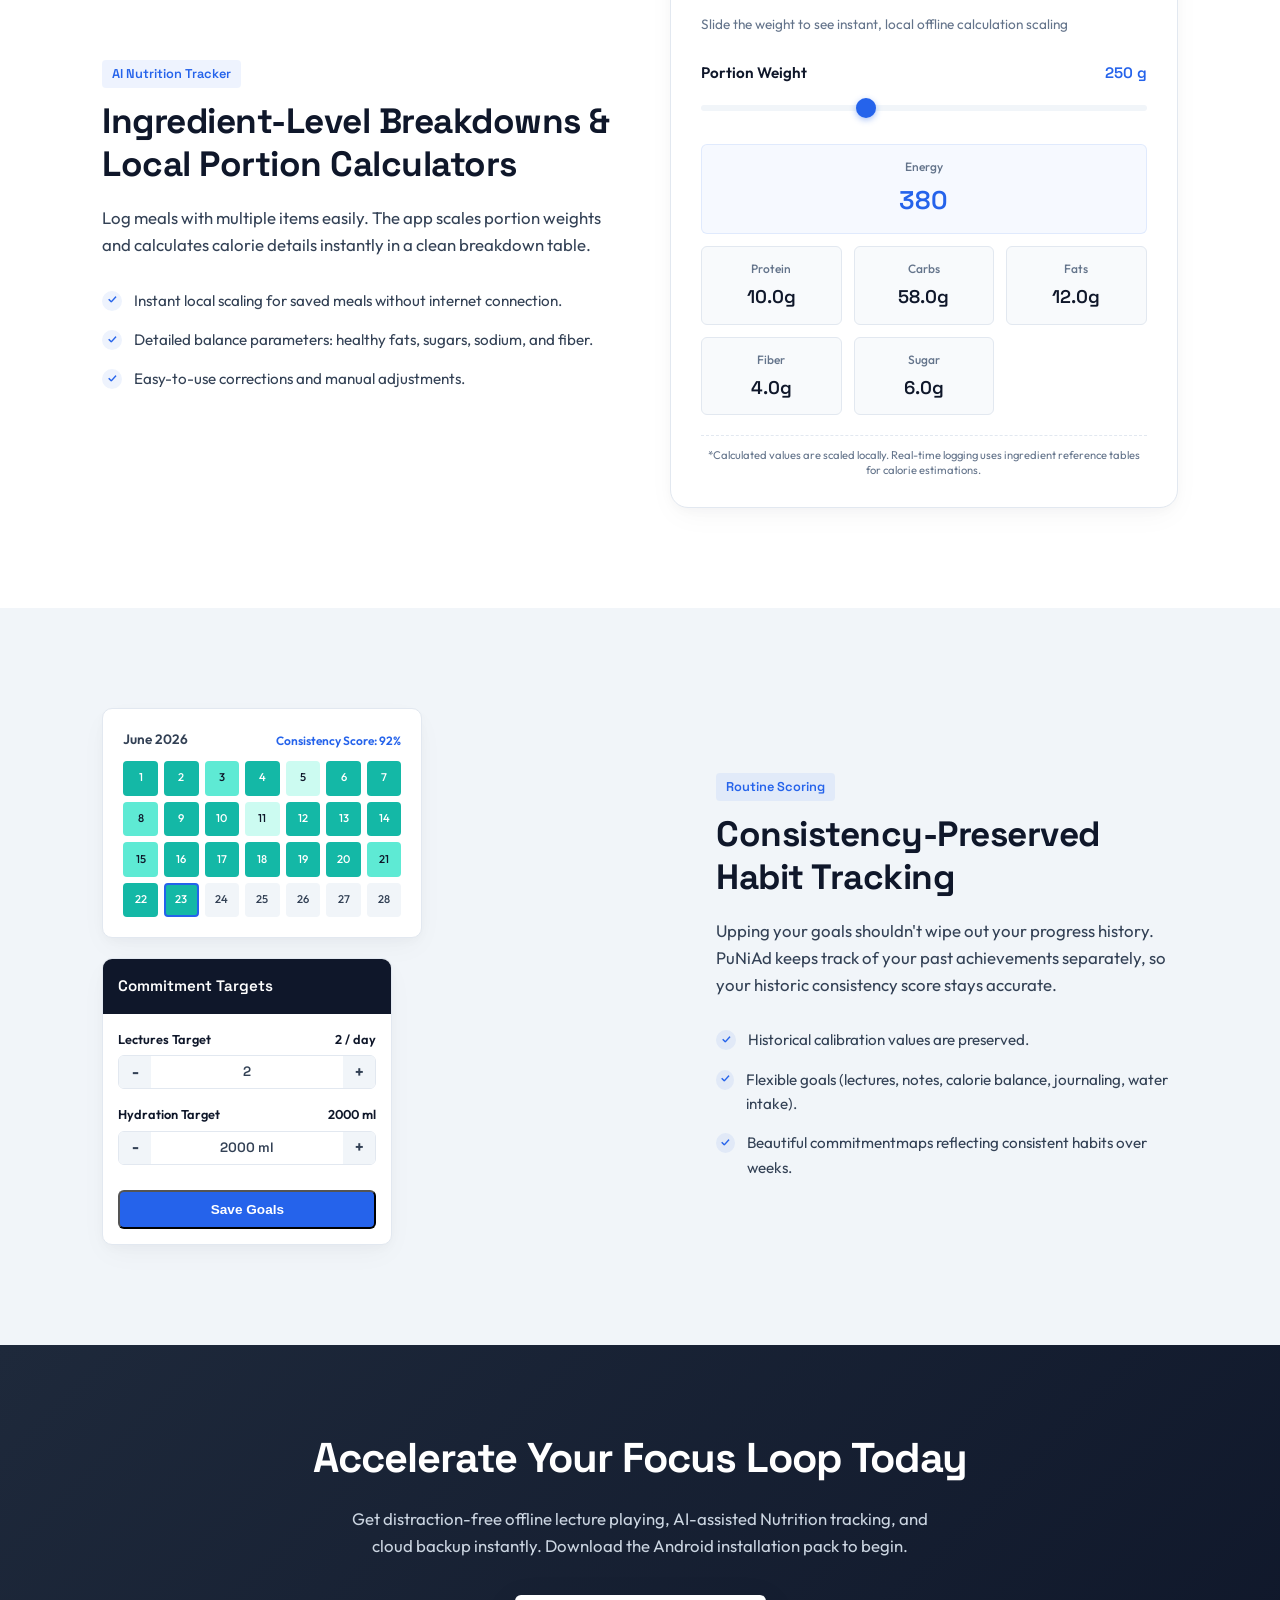
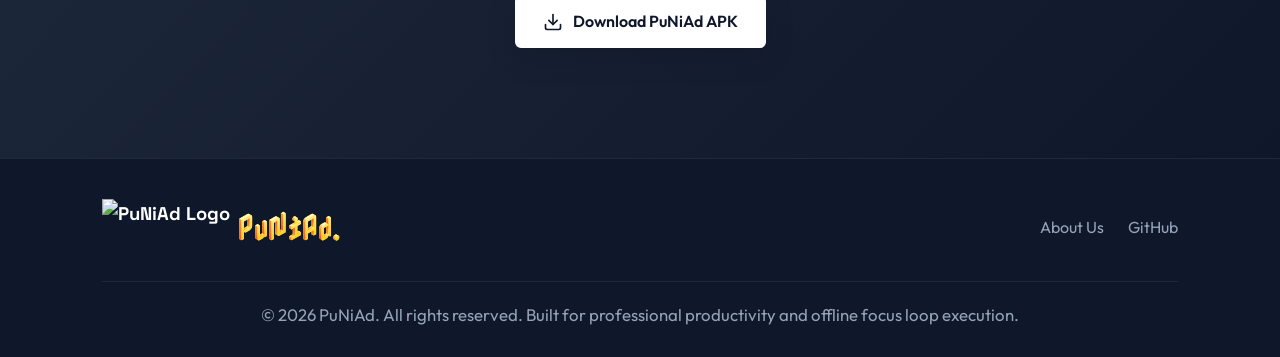
==== commit b8230487: "Updated the Ui for realistic view" ====
--- a/index.html
+++ b/index.html
@@ -88,70 +88,11 @@
                 <div class="phone-mockup">
                     <div class="phone-screen">
                         <div class="phone-notch"></div>
-                        <div class="phone-app-header">
-                            <span class="phone-logo">PuNiAd</span>
-                            <!-- Avatar SVG replacing the dollar sign -->
-                            <svg width="14" height="14" viewBox="0 0 24 24" fill="none" stroke="currentColor"
-                                stroke-width="2" stroke-linecap="round" stroke-linejoin="round">
-                                <path d="M20 21v-2a4 4 0 0 0-4-4H8a4 4 0 0 0-4 4v2"></path>
-                                <circle cx="12" cy="7" r="4"></circle>
-                            </svg>
+                        <img src="/uploads/screen.jpg" alt="PuNiAd App Screen" class="phone-app-image" />
                         </div>
-                        <div class="phone-app-body">
-                            <div class="phone-card">
-                                <div class="phone-card-title">DBMS Lecture 2</div>
-                                <div class="phone-card-bar">
-                                    <div class="phone-card-progress" style="width: 78%;"></div>
-                                </div>
-                            </div>
-                            <div class="phone-card">
-                                <div class="phone-card-title">Nutrition Target</div>
-                                <div class="phone-card-bar">
-                                    <div class="phone-card-progress"
-                                        style="width: 62%; background: var(--secondary-teal);"></div>
-                                </div>
-                            </div>
-                            <div class="phone-card">
-                                <div class="phone-card-title">Hydration (2.4L / 3.0L)</div>
-                                <div class="phone-card-bar">
-                                    <div class="phone-card-progress"
-                                        style="width: 80%; background: var(--tertiary-purple);"></div>
-                                </div>
-                            </div>
-                        </div>
-                    </div>
-                </div>
-
-                <!-- Flat tablet mockup -->
-                <div class="tablet-mockup">
-                    <div class="tablet-screen">
-                        <div class="tablet-app-grid">
-                            <div class="tablet-sidebar">
-                                <div class="tablet-sidebar-item" style="width: 80%;"></div>
-                                <div class="tablet-sidebar-item" style="width: 60%;"></div>
-                                <div class="tablet-sidebar-item" style="width: 70%;"></div>
-                            </div>
-                            <div class="tablet-main">
-                                <div class="tablet-box" style="height: 60px;">
-                                    <strong>DBMS Study Notes</strong>
-                                    <p style="font-size: 0.55rem; color: var(--text-muted); margin-top: 4px;">Lecture 2
-                                        completed successfully. Synced 9 screenshot tags safely.</p>
-                                </div>
-                                <div class="tablet-box" style="height: 50px;">
-                                    <strong>Daily AI Summary</strong>
-                                    <p style="font-size: 0.55rem; color: var(--text-muted); margin-top: 4px;">workout lower body.</p>
-                                </div>
-                            </div>
-                        </div>
-                    </div>
-                </div>
-
-                <!-- Vector sync lines (Arched over the top, running behind cards) -->
-                <svg class="sync-vector-overlay" viewBox="0 0 500 500">
-                    <path class="sync-line" d="M150,320 C180,120 320,60 400,120" fill="none" stroke-width="2.5" />
-                    <path class="sync-line" d="M400,120 C320,60 180,120 150,320" fill="none" stroke-width="2.5"
-                        style="animation-delay: -10s;" />
-                </svg>
+                    </div>
+                </div>
+
             </div>
         </div>
     </section>
--- a/styles.css
+++ b/styles.css
@@ -201,7 +201,7 @@
 
 /* Hero Section */
 .hero {
-    padding: 160px 8% 80px 8%;
+    padding: 110px 8% 80px 8%;
     background: radial-gradient(circle at 80% 20%, rgba(37, 99, 235, 0.04) 0%, transparent 50%),
         radial-gradient(circle at 10% 80%, rgba(13, 148, 136, 0.03) 0%, transparent 50%);
     display: grid;
@@ -324,16 +324,15 @@
 
 /* 3D-angled Phone Mockup */
 .phone-mockup {
-    position: absolute;
-    width: 230px;
-    height: 450px;
+    position: relative;
+    width: 240px;
+    height: 490px;
     background: #0f172a;
     border-radius: 36px;
     padding: 10px;
     box-shadow: 0 25px 50px -12px rgba(15, 23, 42, 0.3);
-    left: 10%;
-    bottom: 5%;
-    transform: perspective(1000px) rotateY(15deg) rotateX(5deg) rotateZ(-3deg);
+    margin: 0 auto;
+    transform: perspective(1000px) rotateY(10deg) rotateX(4deg) rotateZ(-2deg);
     transition: var(--transition-smooth);
     z-index: 2;
 }
@@ -345,12 +344,20 @@
 .phone-screen {
     width: 100%;
     height: 100%;
-    background-color: var(--bg-slate-50);
+    background-color: #ffffff;
     border-radius: 28px;
     overflow: hidden;
     position: relative;
     display: flex;
     flex-direction: column;
+    padding-top: 18px;
+}
+
+.phone-app-image {
+    width: 100%;
+    height: calc(100% - 18px);
+    object-fit: fill;
+    object-position: center top;
 }
 
 .phone-notch {
@@ -1095,7 +1102,9 @@
 /* CSS simulated side goal drawer */
 .drawer-mockup {
     background: white;
-    width: 290px;
+    width: 100%;
+    max-width: 290px;
+    align-self: flex-start; /* Prevent stretching inside flex containers */
     border-radius: var(--radius-md);
     border: 1px solid var(--border-slate);
     box-shadow: var(--shadow-ambient);
@@ -1255,7 +1264,9 @@
     border-radius: var(--radius-md);
     border: 1px solid var(--border-slate);
     box-shadow: var(--shadow-ambient);
-    width: 320px;
+    width: 100%;
+    max-width: 320px;
+    align-self: flex-start; /* Prevent stretching inside flex containers */
 }
 
 .heatmap-hdr {
@@ -1428,15 +1439,12 @@
     }
 
     .phone-mockup {
-        width: 190px;
-        height: 380px;
-        left: 15%;
-    }
-
-    .tablet-mockup {
-        width: 260px;
-        height: 190px;
-        right: 10%;
+        position: relative;
+        left: auto;
+        bottom: auto;
+        width: 200px;
+        height: 410px;
+        margin: 0 auto;
     }
 
     .mockup-grid {
@@ -1520,6 +1528,115 @@
     .stat-item h4 {
         font-size: 1.5rem;
     }
+
+    /* Hide overlapping tablet mockup and vectors on mobile screens */
+    .tablet-mockup {
+        display: none !important;
+    }
+
+    .sync-vector-overlay {
+        display: none !important;
+    }
+
+    /* Center and format the 3D phone mockup */
+    .hero-graphic {
+        height: 430px;
+        margin-top: 20px;
+        display: flex;
+        justify-content: center;
+        align-items: center;
+    }
+
+    .phone-mockup {
+        position: relative;
+        left: auto;
+        bottom: auto;
+        width: 200px;
+        height: 410px;
+        margin: 0 auto;
+        transform: perspective(1000px) rotateY(8deg) rotateX(4deg) rotateZ(-1.5deg);
+        z-index: 2;
+    }
+
+    /* Force all widgets and containers to adapt smoothly to screen width */
+    .study-mockup-frame,
+    .calc-demo-container {
+        max-width: 100% !important;
+        width: 100% !important;
+        margin-left: auto !important;
+        margin-right: auto !important;
+    }
+
+    .calendar-heatmap-mock {
+        max-width: 320px !important;
+        width: 100% !important;
+        margin-left: auto !important;
+        margin-right: auto !important;
+    }
+
+    .drawer-mockup {
+        max-width: 290px !important;
+        width: 100% !important;
+        margin-left: auto !important;
+        margin-right: auto !important;
+    }
+
+    /* Align nested containers within spotlights on mobile */
+    .mockup-grid {
+        display: flex;
+        flex-direction: column;
+        align-items: center;
+        gap: 30px;
+    }
+
+    .mockup-grid > div {
+        width: 100%;
+        display: flex;
+        flex-direction: column;
+        align-items: center;
+    }
+
+    .spotlight-text {
+        text-align: center !important;
+        align-items: center;
+    }
+
+    .spotlight-list {
+        align-items: center;
+        width: 100%;
+    }
+
+    .spotlight-list li {
+        text-align: left;
+        width: 100%;
+        max-width: 450px;
+    }
+}
+
+@media (max-width: 480px) {
+    .calc-demo-container {
+        padding: 20px 15px;
+    }
+
+    .calc-grid {
+        grid-template-columns: repeat(2, 1fr) !important;
+    }
+
+    .calc-metric-card.calories-card {
+        grid-column: span 2 !important;
+    }
+
+    .calc-metric-card {
+        padding: 8px;
+    }
+
+    .calc-metric-val {
+        font-size: 1rem;
+    }
+
+    .calc-metric-card.calories-card .calc-metric-val {
+        font-size: 1.35rem;
+    }
 }
 
 /* Version Selector Modal Styling */
